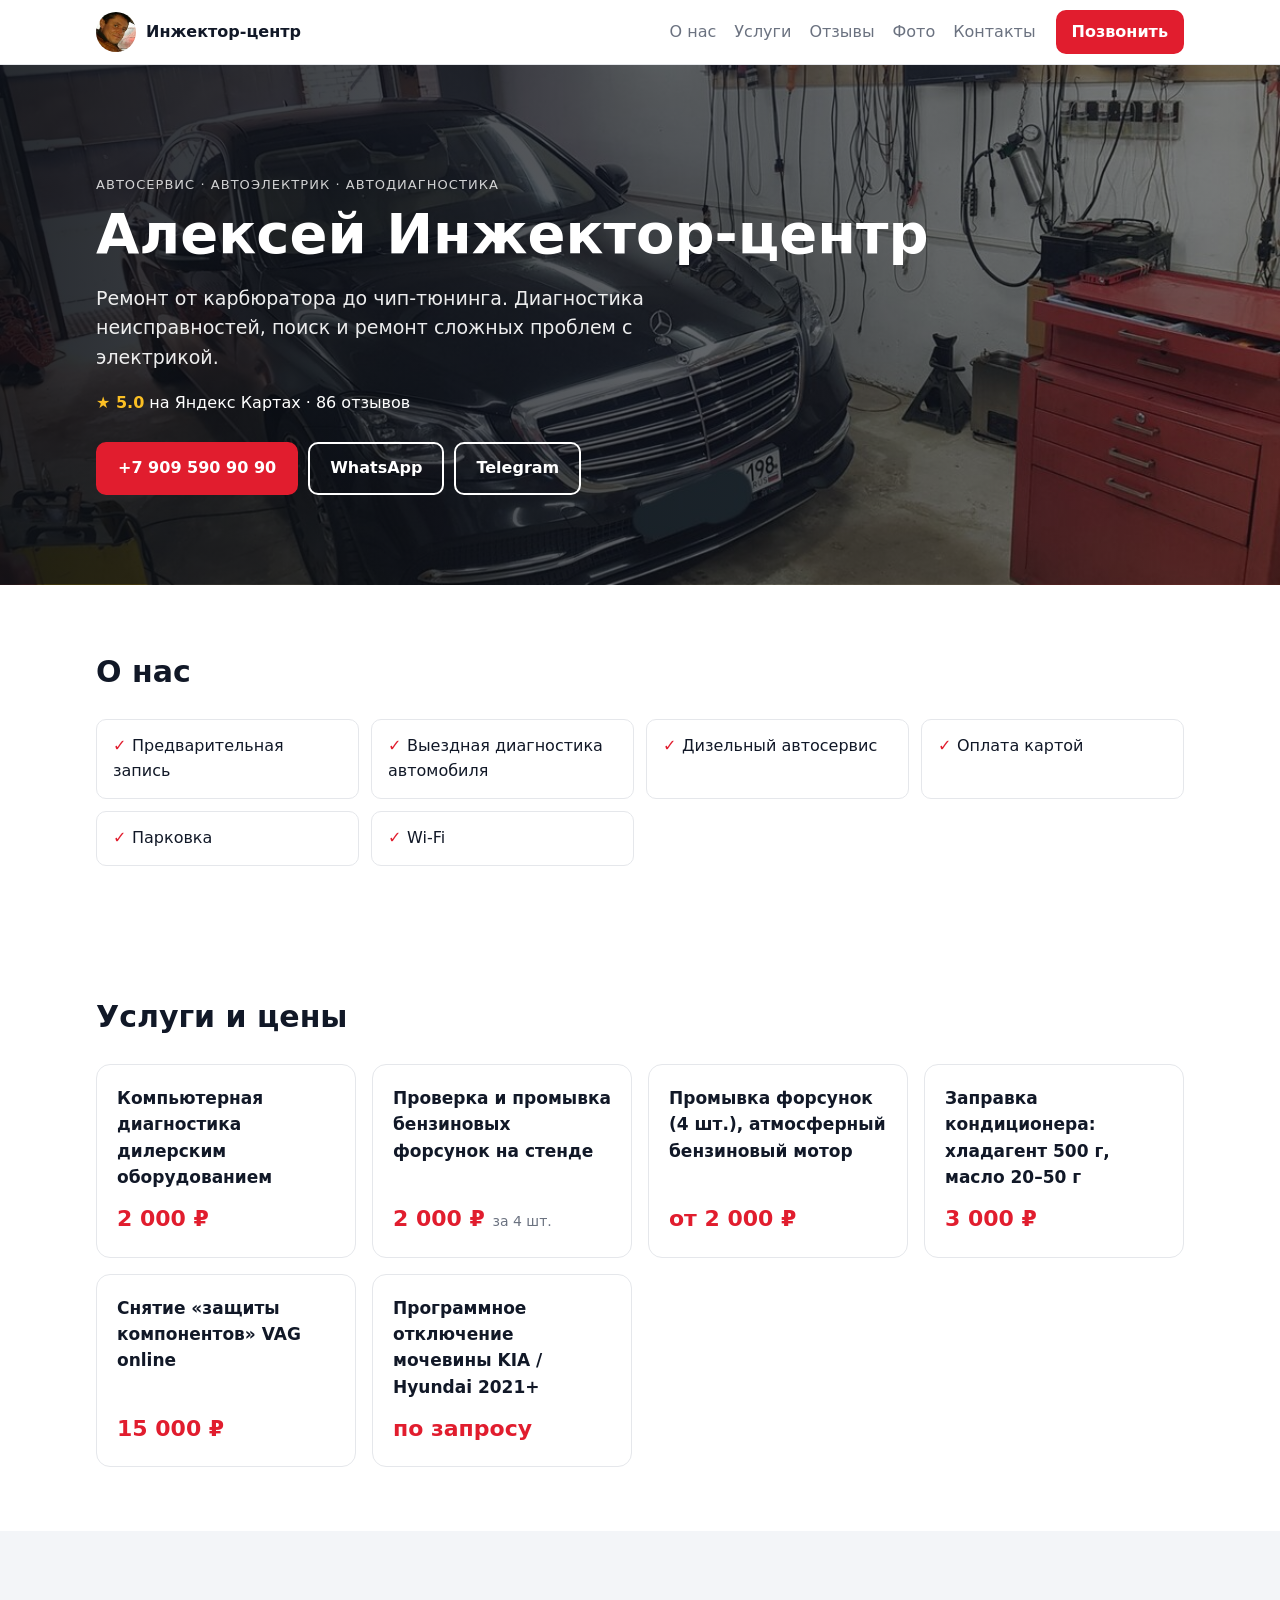
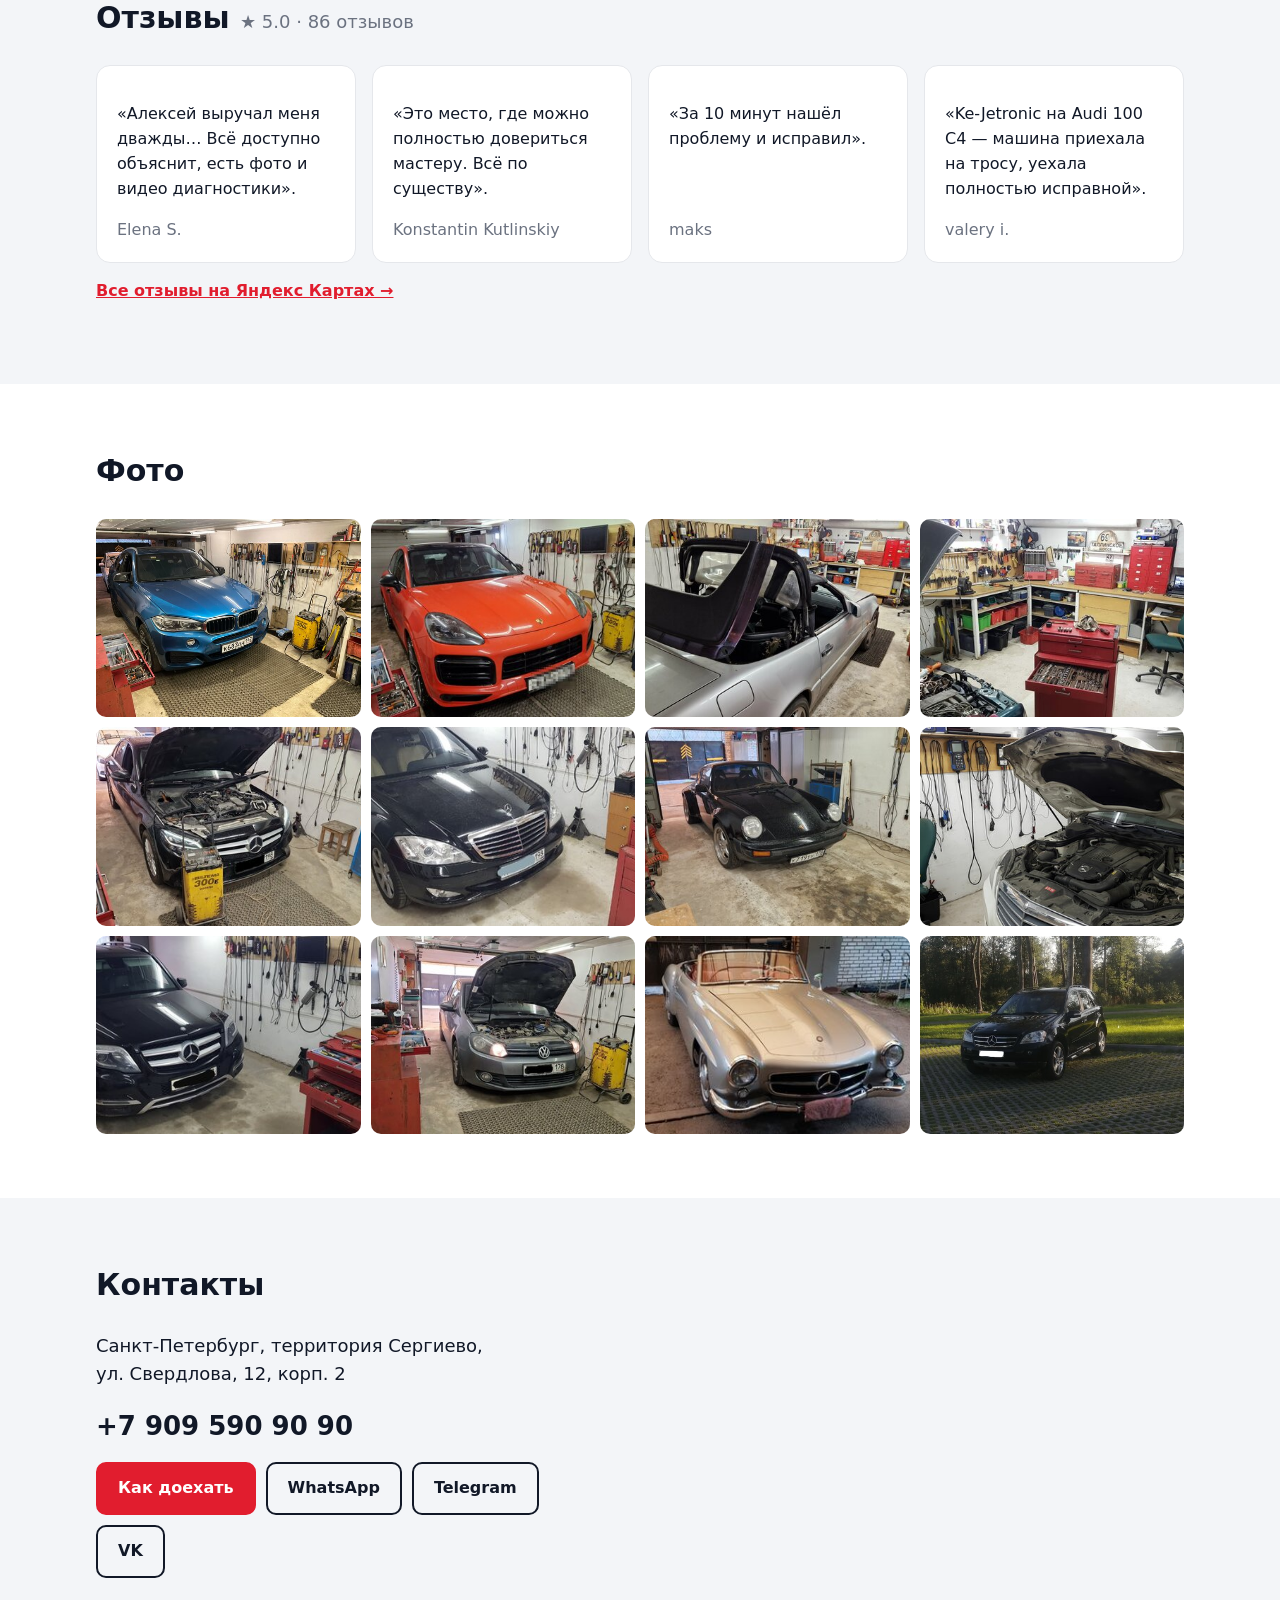
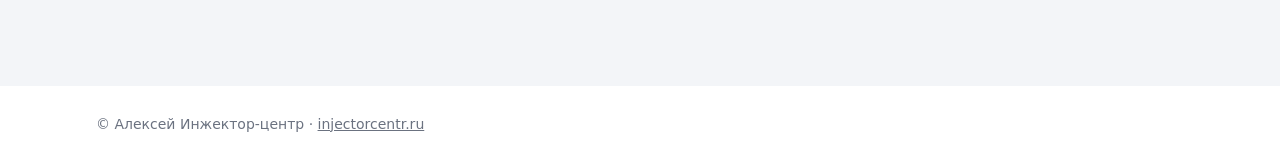
==== index.html @ 4459b26d "Сайт Инжектор-центр" ====
<!doctype html>
<html lang="ru">
<head>
<meta charset="utf-8">
<meta name="viewport" content="width=device-width, initial-scale=1">
<title>Алексей Инжектор-центр — автосервис в Сергиево, СПб</title>
<meta name="description" content="Автосервис, автоэлектрик, компьютерная диагностика, промывка форсунок, чип-тюнинг. Санкт-Петербург, Сергиево, ул. Свердлова, 12к2. +7 909 590 90 90">
<link rel="icon" href="img/logo.jpg">
<link rel="stylesheet" href="style.css">
</head>
<body>
<header class="top">
  <div class="wrap top__in">
    <a class="brand" href="#"><img src="img/logo.jpg" alt=""><span>Инжектор-центр</span></a>
    <nav class="nav">
      <a href="#about">О нас</a><a href="#services">Услуги</a><a href="#reviews">Отзывы</a><a href="#photos">Фото</a><a href="#contacts">Контакты</a>
    </nav>
    <a class="btn btn--sm" href="tel:+79095909090">Позвонить</a>
  </div>
</header>

<section class="hero" style="background-image:linear-gradient(90deg,rgba(10,14,20,.88),rgba(10,14,20,.45)),url(img/hero.jpg)">
  <div class="wrap">
    <p class="tag">Автосервис · Автоэлектрик · Автодиагностика</p>
    <h1>Алексей Инжектор-центр</h1>
    <p class="lead">Ремонт от карбюратора до чип-тюнинга. Диагностика неисправностей, поиск и ремонт сложных проблем с электрикой.</p>
    <div class="rating"><b>★ 5.0</b> на Яндекс Картах · 86 отзывов</div>
    <div class="cta">
      <a class="btn" href="tel:+79095909090">+7 909 590 90 90</a>
      <a class="btn btn--ghost" href="https://wa.me/79095909090">WhatsApp</a>
      <a class="btn btn--ghost" href="https://telegram.me/InjectorCentr">Telegram</a>
    </div>
  </div>
</section>

<section id="about" class="wrap block">
  <h2>О нас</h2>
  <ul class="feat">
    <li>Предварительная запись</li><li>Выездная диагностика автомобиля</li><li>Дизельный автосервис</li>
    <li>Оплата картой</li><li>Парковка</li><li>Wi‑Fi</li>
  </ul>
</section>

<section id="services" class="wrap block">
  <h2>Услуги и цены</h2>
  <div class="cards">
    <article class="card"><h3>Компьютерная диагностика дилерским оборудованием</h3><p class="price">2 000 ₽</p></article>
    <article class="card"><h3>Проверка и промывка бензиновых форсунок на стенде</h3><p class="price">2 000 ₽ <small>за 4 шт.</small></p></article>
    <article class="card"><h3>Промывка форсунок (4 шт.), атмосферный бензиновый мотор</h3><p class="price">от 2 000 ₽</p></article>
    <article class="card"><h3>Заправка кондиционера: хладагент 500 г, масло 20–50 г</h3><p class="price">3 000 ₽</p></article>
    <article class="card"><h3>Снятие «защиты компонентов» VAG online</h3><p class="price">15 000 ₽</p></article>
    <article class="card"><h3>Программное отключение мочевины KIA / Hyundai 2021+</h3><p class="price">по запросу</p></article>
  </div>
</section>

<section id="reviews" class="block block--alt">
  <div class="wrap">
    <h2>Отзывы <span class="muted">★ 5.0 · 86 отзывов</span></h2>
    <div class="cards">
      <blockquote class="card"><p>«Алексей выручал меня дважды… Всё доступно объяснит, есть фото и видео диагностики».</p><cite>Elena S.</cite></blockquote>
      <blockquote class="card"><p>«Это место, где можно полностью довериться мастеру. Всё по существу».</p><cite>Konstantin Kutlinskiy</cite></blockquote>
      <blockquote class="card"><p>«За 10 минут нашёл проблему и исправил».</p><cite>maks</cite></blockquote>
      <blockquote class="card"><p>«Ke-Jetronic на Audi 100 C4 — машина приехала на тросу, уехала полностью исправной».</p><cite>valery i.</cite></blockquote>
    </div>
    <p><a class="link" href="https://yandex.ru/maps/org/241612539551/reviews/">Все отзывы на Яндекс Картах →</a></p>
  </div>
</section>

<section id="photos" class="wrap block">
  <h2>Фото</h2>
  <div class="gallery">
    <img src="img/g1.jpg" alt="" loading="lazy"><img src="img/g2.jpg" alt="" loading="lazy"><img src="img/g3.jpg" alt="" loading="lazy">
    <img src="img/g4.jpg" alt="" loading="lazy"><img src="img/g5.jpg" alt="" loading="lazy"><img src="img/g6.jpg" alt="" loading="lazy">
    <img src="img/g7.jpg" alt="" loading="lazy"><img src="img/g8.jpg" alt="" loading="lazy"><img src="img/g9.jpg" alt="" loading="lazy">
    <img src="img/g10.jpg" alt="" loading="lazy"><img src="img/g11.jpg" alt="" loading="lazy"><img src="img/g12.jpg" alt="" loading="lazy">
  </div>
</section>

<section id="contacts" class="block block--alt">
  <div class="wrap contacts">
    <div>
      <h2>Контакты</h2>
      <p class="addr">Санкт-Петербург, территория Сергиево,<br>ул. Свердлова, 12, корп. 2</p>
      <p><a class="phone" href="tel:+79095909090">+7 909 590 90 90</a></p>
      <div class="cta">
        <a class="btn" href="https://yandex.ru/maps/?rtext=~59.832573,30.098633&mode=routes">Как доехать</a>
        <a class="btn btn--ghost" href="https://wa.me/79095909090">WhatsApp</a>
        <a class="btn btn--ghost" href="https://telegram.me/InjectorCentr">Telegram</a>
        <a class="btn btn--ghost" href="https://vk.com/injectorcentr">VK</a>
      </div>
    </div>
    <iframe class="map" title="Карта" loading="lazy" src="https://yandex.ru/map-widget/v1/?ll=30.098633,59.832573&z=15&pt=30.098633,59.832573,pm2rdm"></iframe>
  </div>
</section>

<footer class="wrap foot">© Алексей Инжектор-центр · <a href="https://injectorcentr.ru/">injectorcentr.ru</a></footer>
<a class="fab" href="tel:+79095909090" aria-label="Позвонить">📞</a>
</body>
</html>
---- style.css ----
:root{--bg:#fff;--alt:#f3f5f8;--text:#111827;--muted:#6b7280;--accent:#e11d2e;--card:#fff;--line:#e5e7eb}
*{box-sizing:border-box}
html{scroll-behavior:smooth}
body{margin:0;font:16px/1.55 system-ui,-apple-system,"Segoe UI",Roboto,Arial,sans-serif;color:var(--text);background:var(--bg)}
a{color:inherit}
img{max-width:100%;display:block}
.wrap{max-width:1120px;margin:0 auto;padding:0 16px}
.top{position:sticky;top:0;z-index:10;background:rgba(255,255,255,.95);backdrop-filter:blur(6px);border-bottom:1px solid var(--line)}
.top__in{display:flex;align-items:center;gap:20px;height:64px}
.brand{display:flex;align-items:center;gap:10px;font-weight:700;text-decoration:none}
.brand img{width:40px;height:40px;border-radius:50%;object-fit:cover}
.nav{display:flex;gap:18px;margin-left:auto}
.nav a{text-decoration:none;color:var(--muted)}
.nav a:hover{color:var(--accent)}
.btn{display:inline-block;padding:12px 20px;border-radius:10px;background:var(--accent);color:#fff;text-decoration:none;font-weight:600;border:2px solid var(--accent)}
.btn:hover{filter:brightness(1.1)}
.btn--ghost{background:transparent;color:inherit;border-color:currentColor}
.btn--sm{padding:8px 14px}
.hero{background-size:cover;background-position:center;color:#fff;padding:110px 0 90px}
.hero h1{font-size:clamp(32px,6vw,56px);line-height:1.1;margin:8px 0 16px}
.tag{text-transform:uppercase;letter-spacing:.08em;font-size:13px;opacity:.8;margin:0}
.lead{font-size:19px;max-width:620px;opacity:.92}
.rating{margin:18px 0 26px}
.rating b{color:#fbbf24}
.cta{display:flex;flex-wrap:wrap;gap:10px}
.block{padding:64px 16px}
.block--alt{background:var(--alt);padding-left:0;padding-right:0}
h2{font-size:30px;margin:0 0 24px}
.muted{color:var(--muted);font-size:18px;font-weight:400}
.feat{list-style:none;padding:0;margin:0;display:grid;grid-template-columns:repeat(auto-fill,minmax(240px,1fr));gap:12px}
.feat li{padding:14px 16px;border:1px solid var(--line);border-radius:10px}
.feat li::before{content:"✓ ";color:var(--accent);font-weight:700}
.cards{display:grid;grid-template-columns:repeat(auto-fill,minmax(260px,1fr));gap:16px}
.card{background:var(--card);border:1px solid var(--line);border-radius:14px;padding:20px;margin:0;display:flex;flex-direction:column}
.card h3{font-size:17px;margin:0 0 12px;flex:1}
.price{font-size:22px;font-weight:700;color:var(--accent);margin:0}
.price small{font-size:14px;color:var(--muted);font-weight:400}
.card cite{color:var(--muted);font-style:normal;margin-top:auto}
.link{color:var(--accent);font-weight:600}
.gallery{display:grid;grid-template-columns:repeat(auto-fill,minmax(220px,1fr));gap:10px}
.gallery img{width:100%;aspect-ratio:4/3;object-fit:cover;border-radius:10px}
.contacts{display:grid;grid-template-columns:1fr 1.2fr;gap:32px;align-items:start}
.addr{font-size:18px}
.phone{font-size:26px;font-weight:700;text-decoration:none}
.map{width:100%;height:360px;border:0;border-radius:14px}
.foot{padding:28px 16px;color:var(--muted);font-size:14px}
.fab{display:none;position:fixed;right:16px;bottom:16px;width:56px;height:56px;border-radius:50%;background:var(--accent);color:#fff;font-size:24px;align-items:center;justify-content:center;text-decoration:none;box-shadow:0 6px 18px rgba(0,0,0,.25)}
@media (max-width:760px){
  .nav{display:none}
  .top__in .btn--sm{margin-left:auto}
  .hero{padding:70px 0 60px}
  .contacts{grid-template-columns:1fr}
  .fab{display:flex}
}
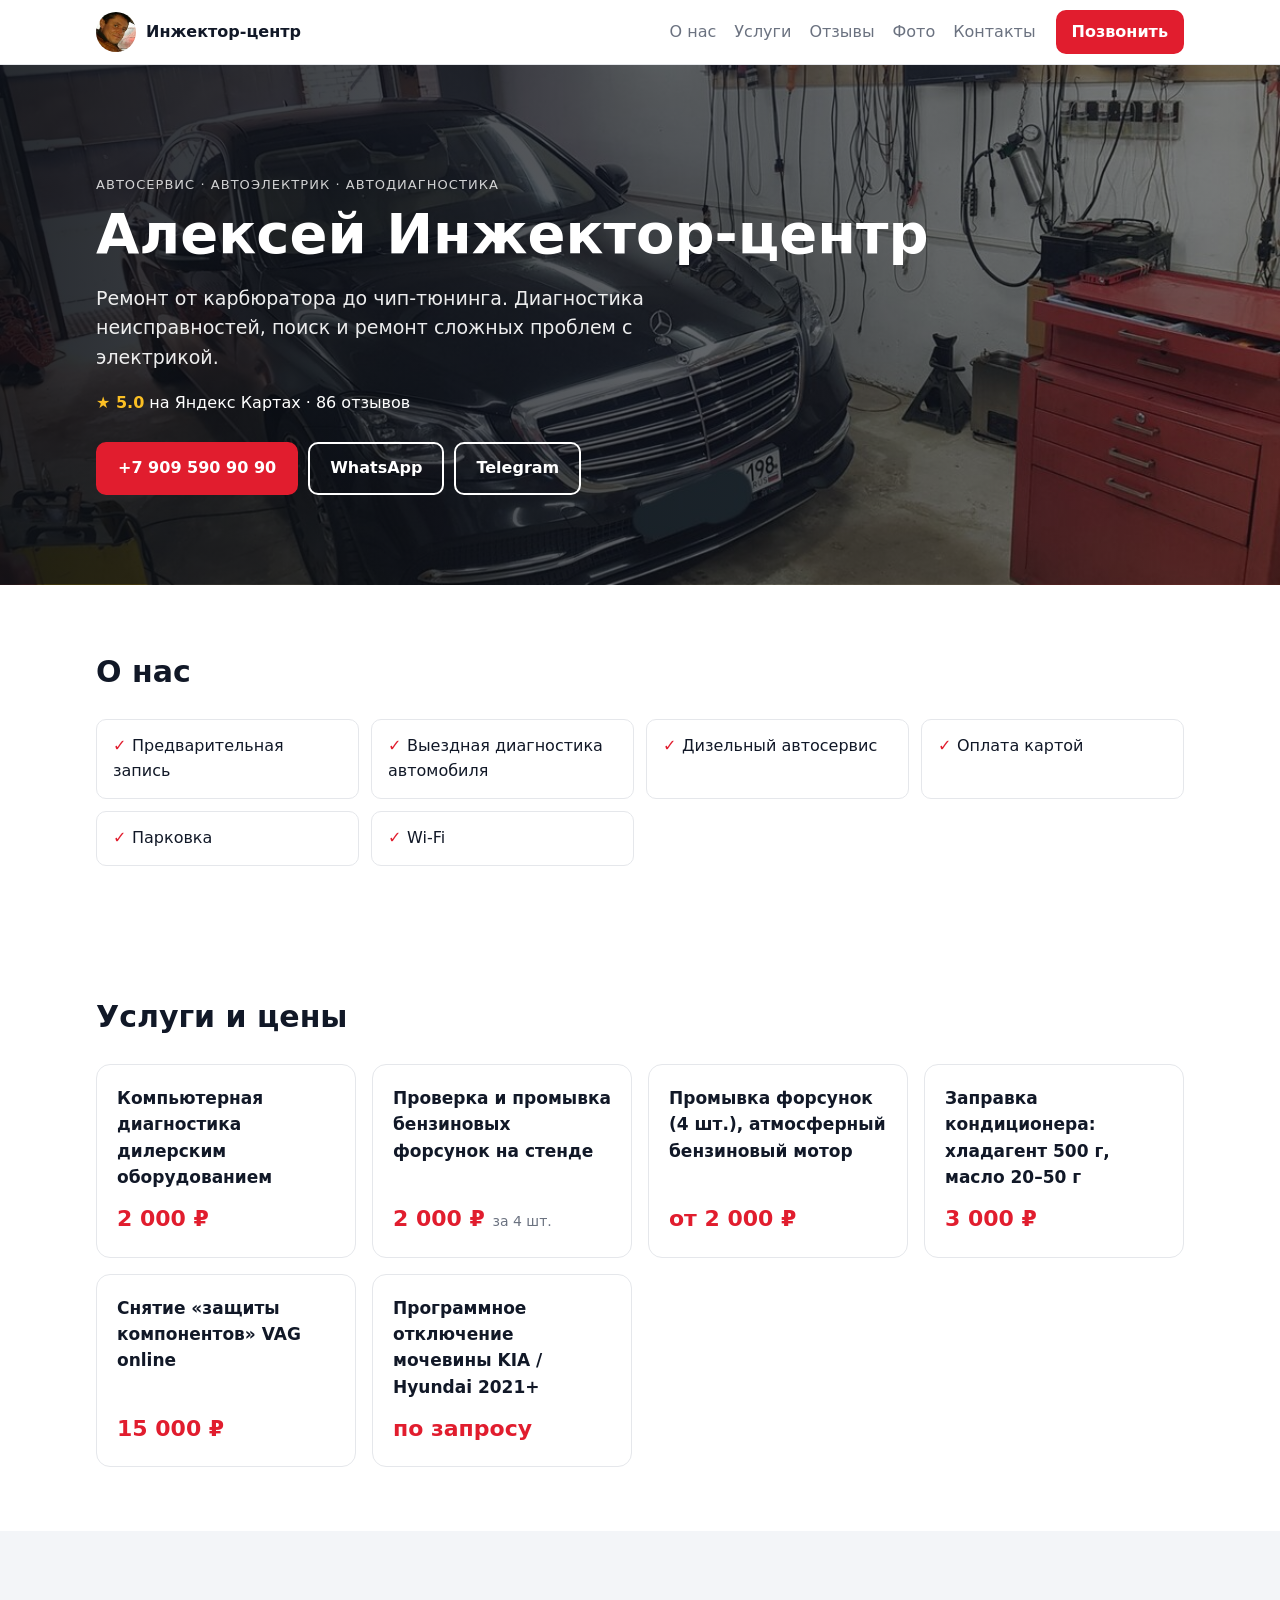
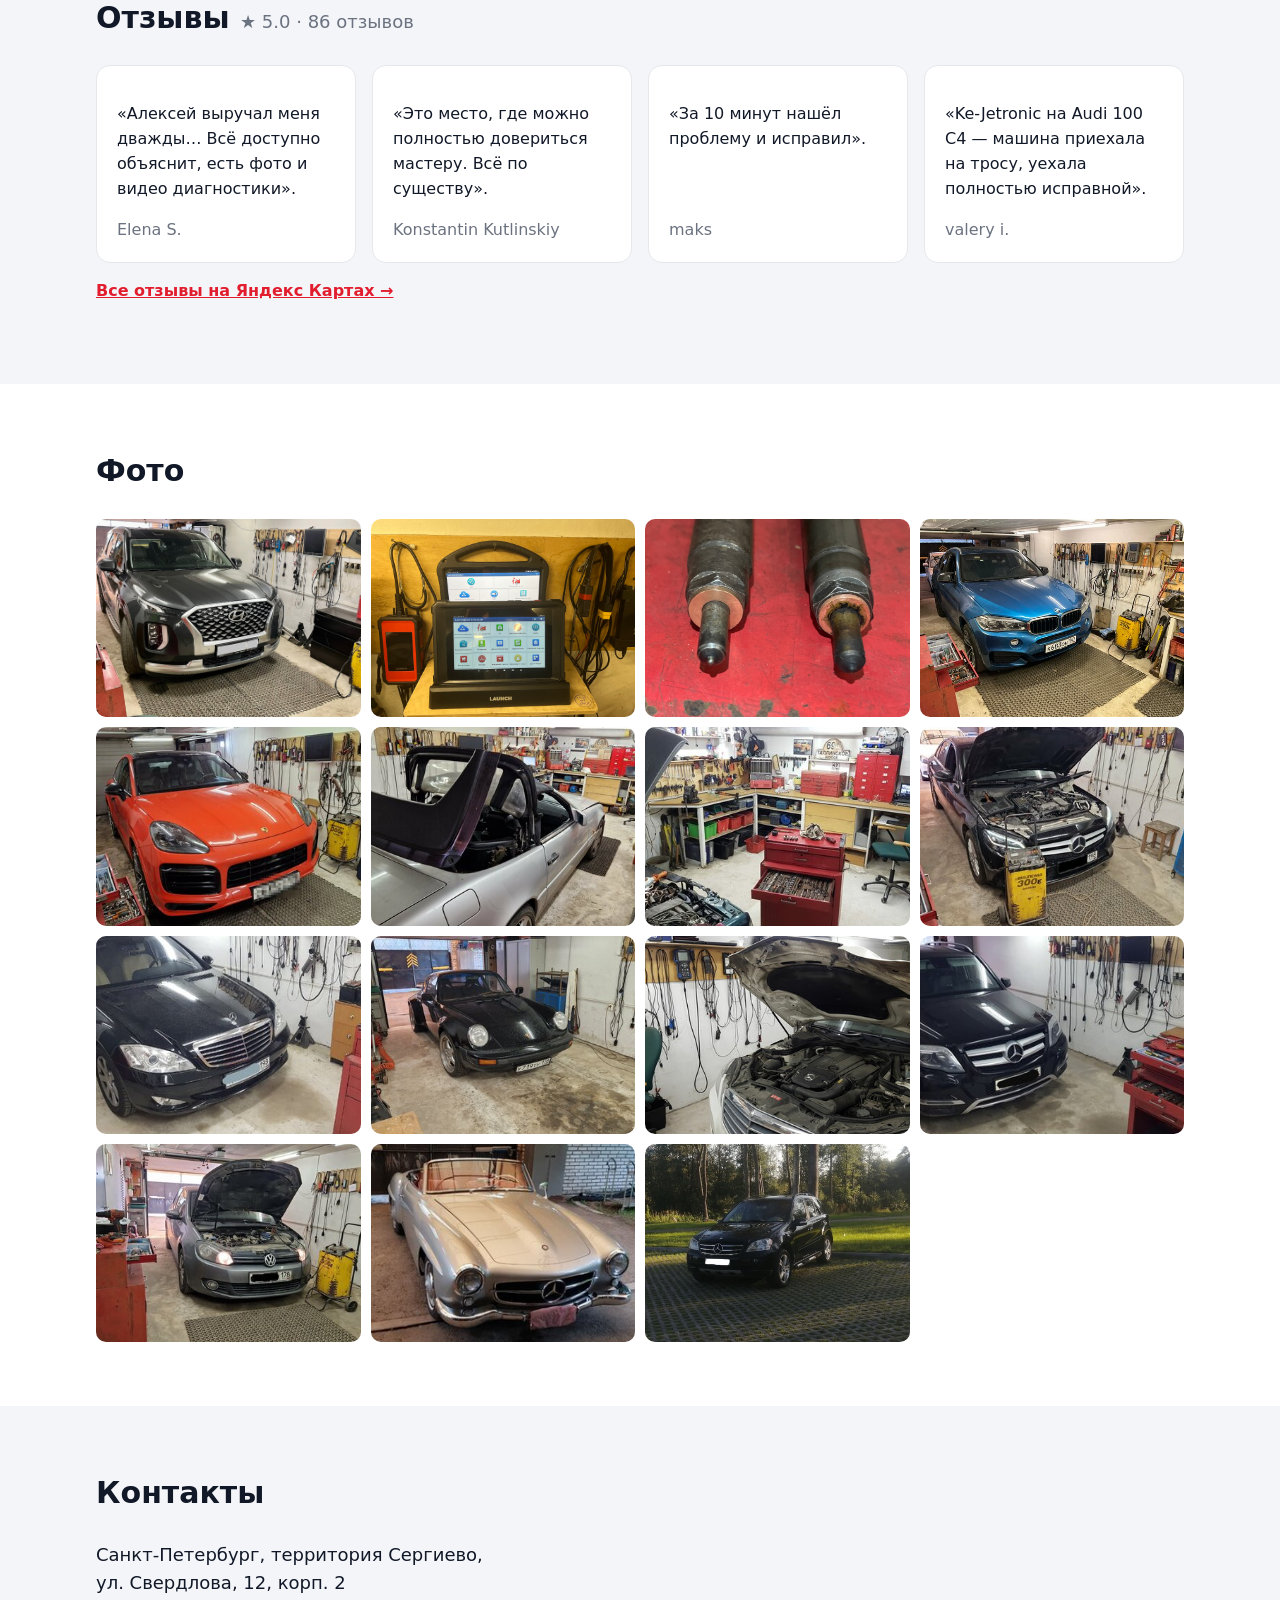
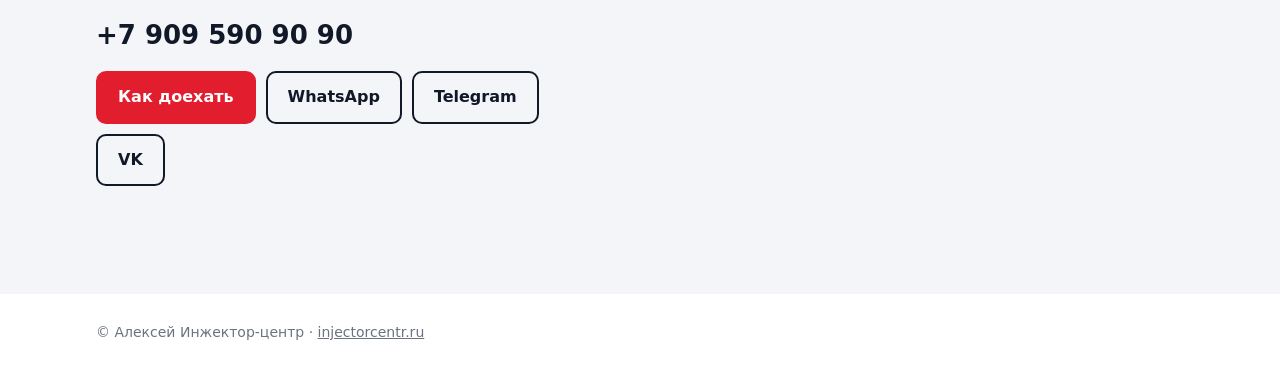
==== commit 36fe15a8: "Фото: 3 новых снимка с Google Диска" ====
--- a/index.html
+++ b/index.html
@@ -69,6 +69,7 @@
 <section id="photos" class="wrap block">
   <h2>Фото</h2>
   <div class="gallery">
+    <img src="img/g14.jpg" alt="Hyundai Palisade в боксе" loading="lazy"><img src="img/g15.jpg" alt="Сканеры Launch X-431" loading="lazy"><img src="img/g13.jpg" alt="Дизельные форсунки" loading="lazy">
     <img src="img/g1.jpg" alt="" loading="lazy"><img src="img/g2.jpg" alt="" loading="lazy"><img src="img/g3.jpg" alt="" loading="lazy">
     <img src="img/g4.jpg" alt="" loading="lazy"><img src="img/g5.jpg" alt="" loading="lazy"><img src="img/g6.jpg" alt="" loading="lazy">
     <img src="img/g7.jpg" alt="" loading="lazy"><img src="img/g8.jpg" alt="" loading="lazy"><img src="img/g9.jpg" alt="" loading="lazy">
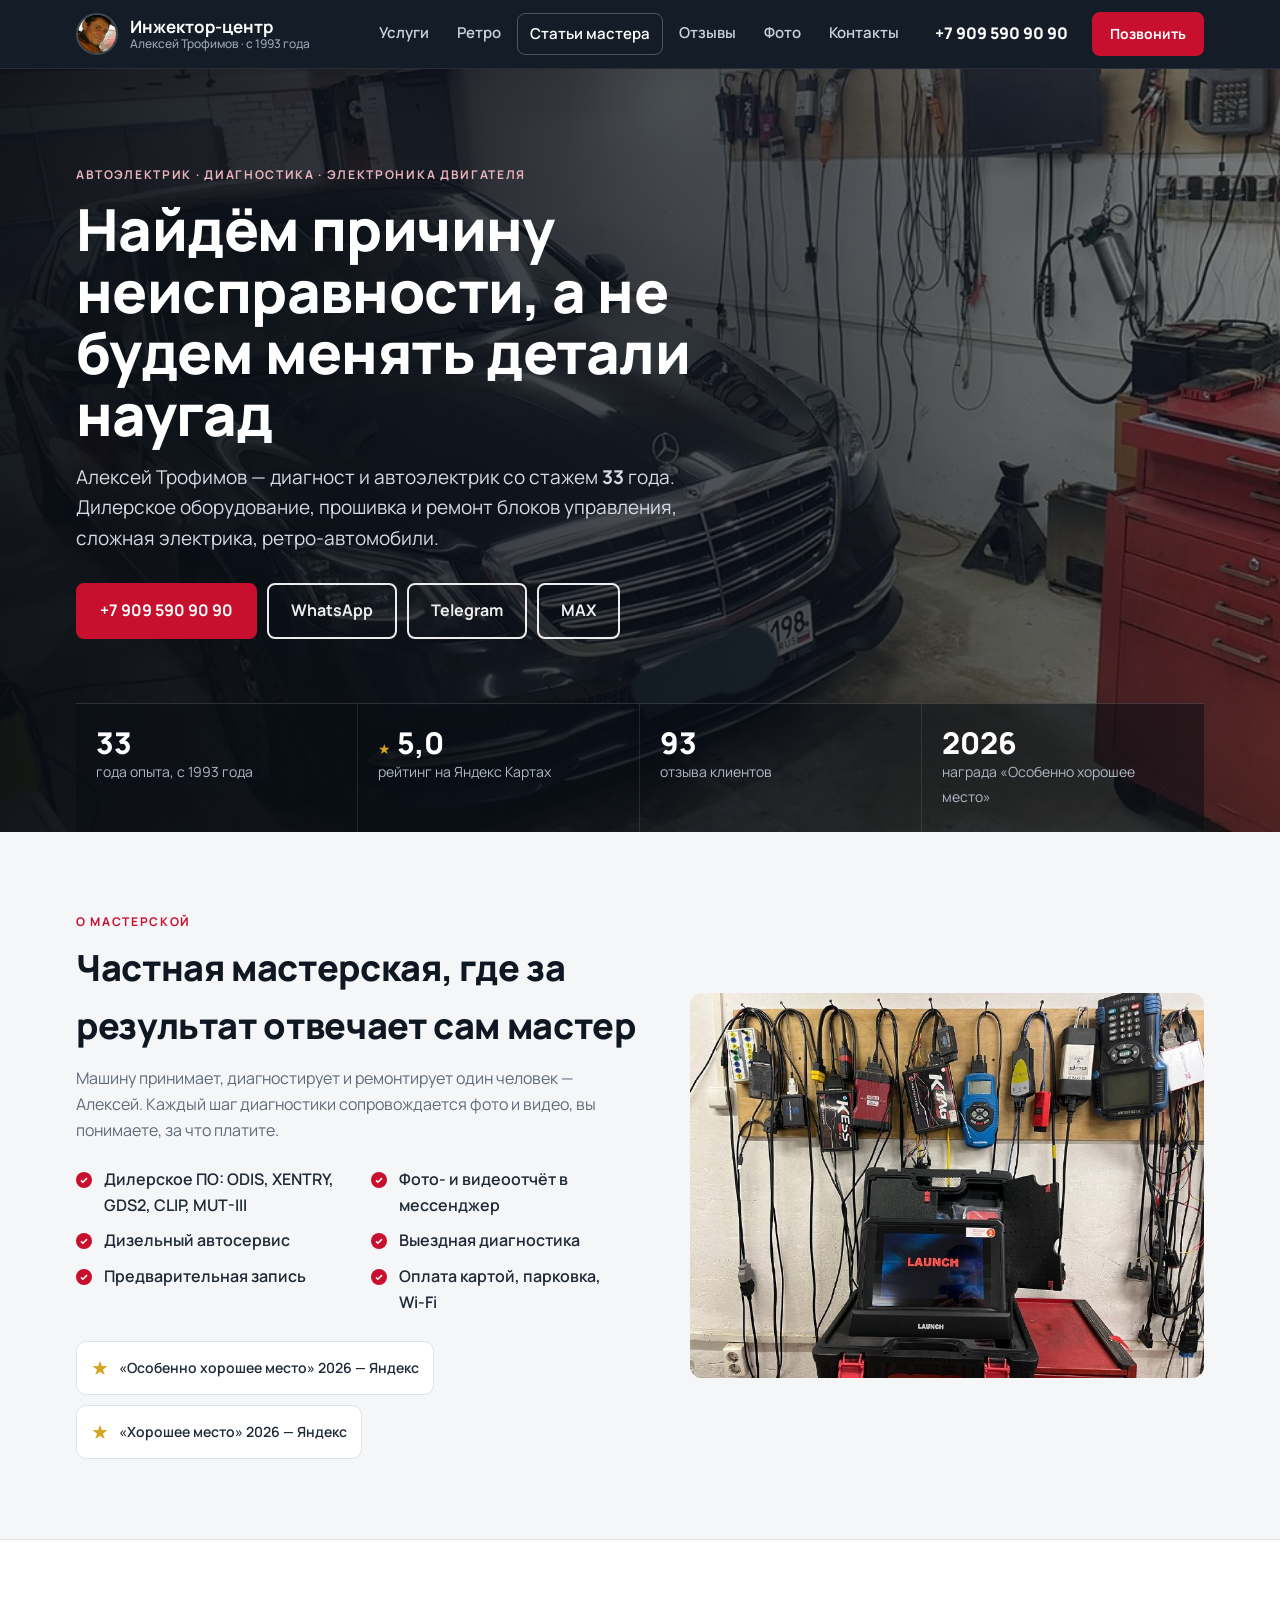
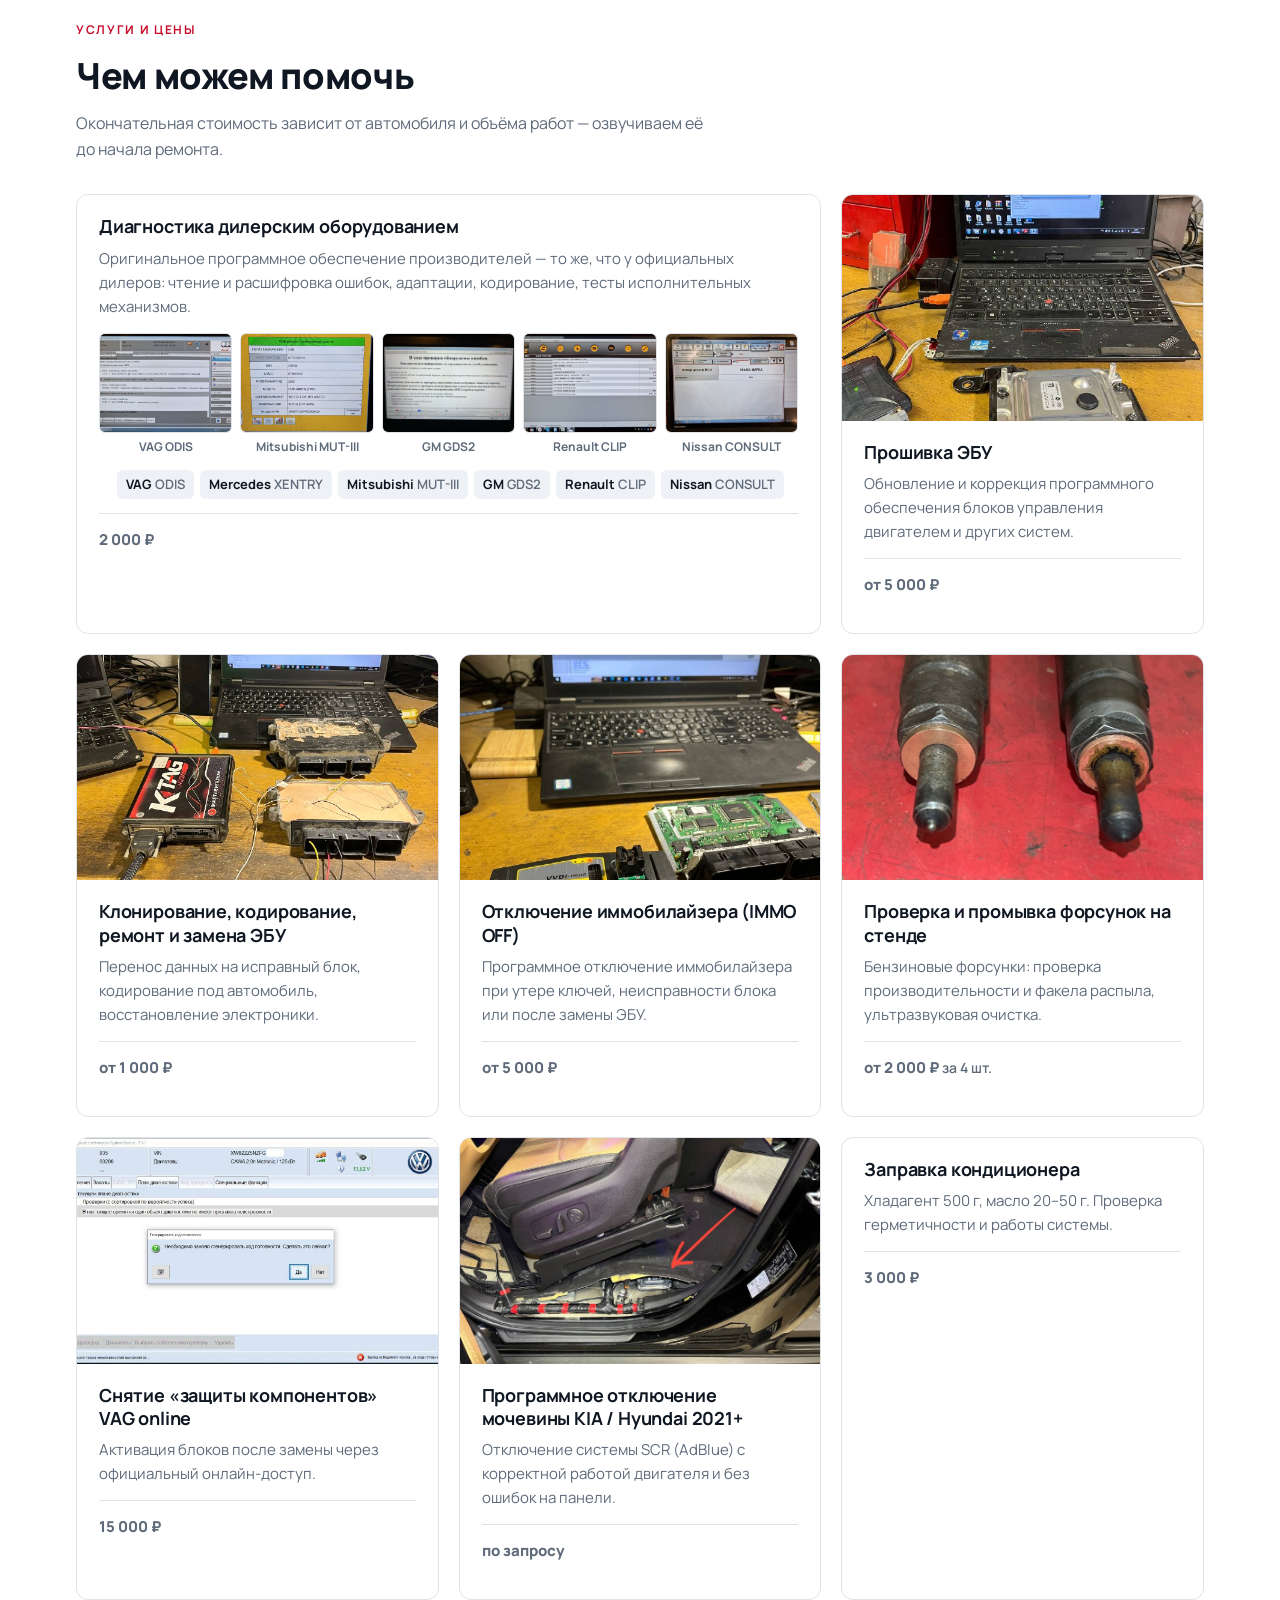
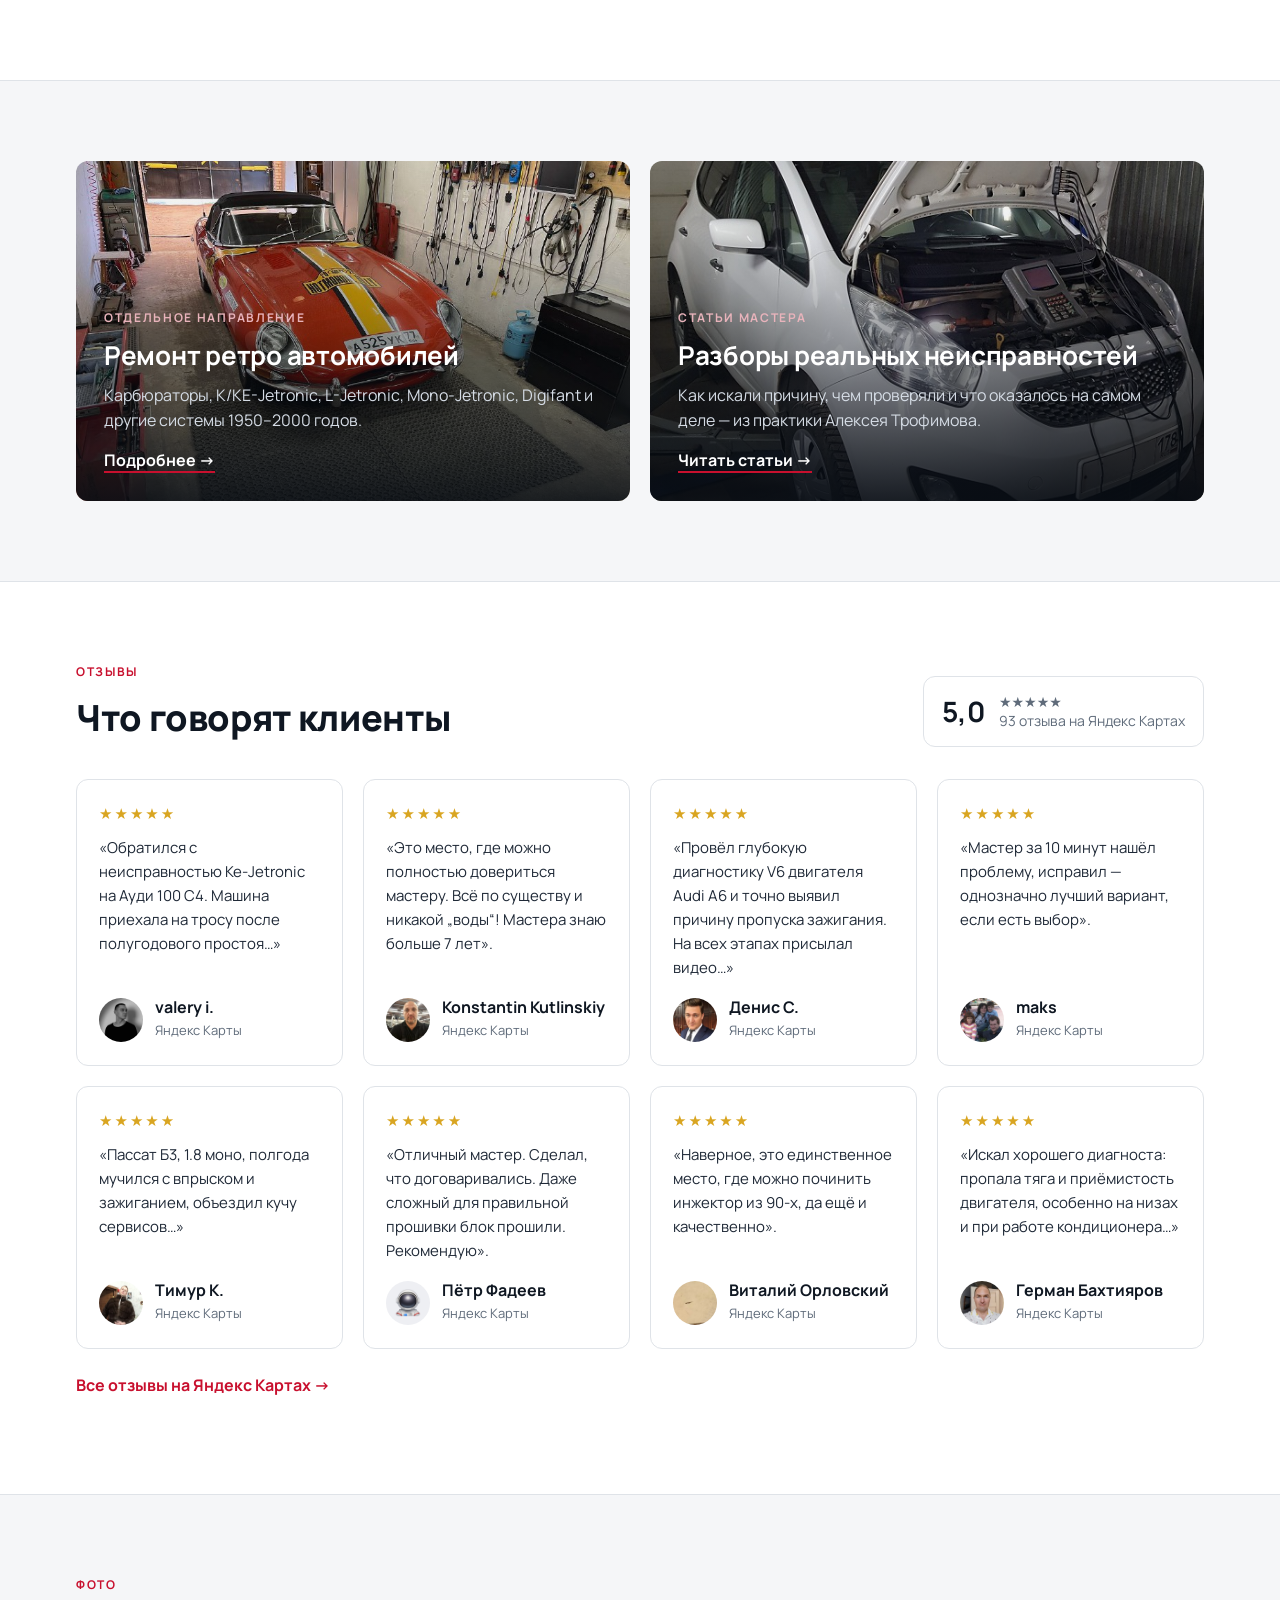
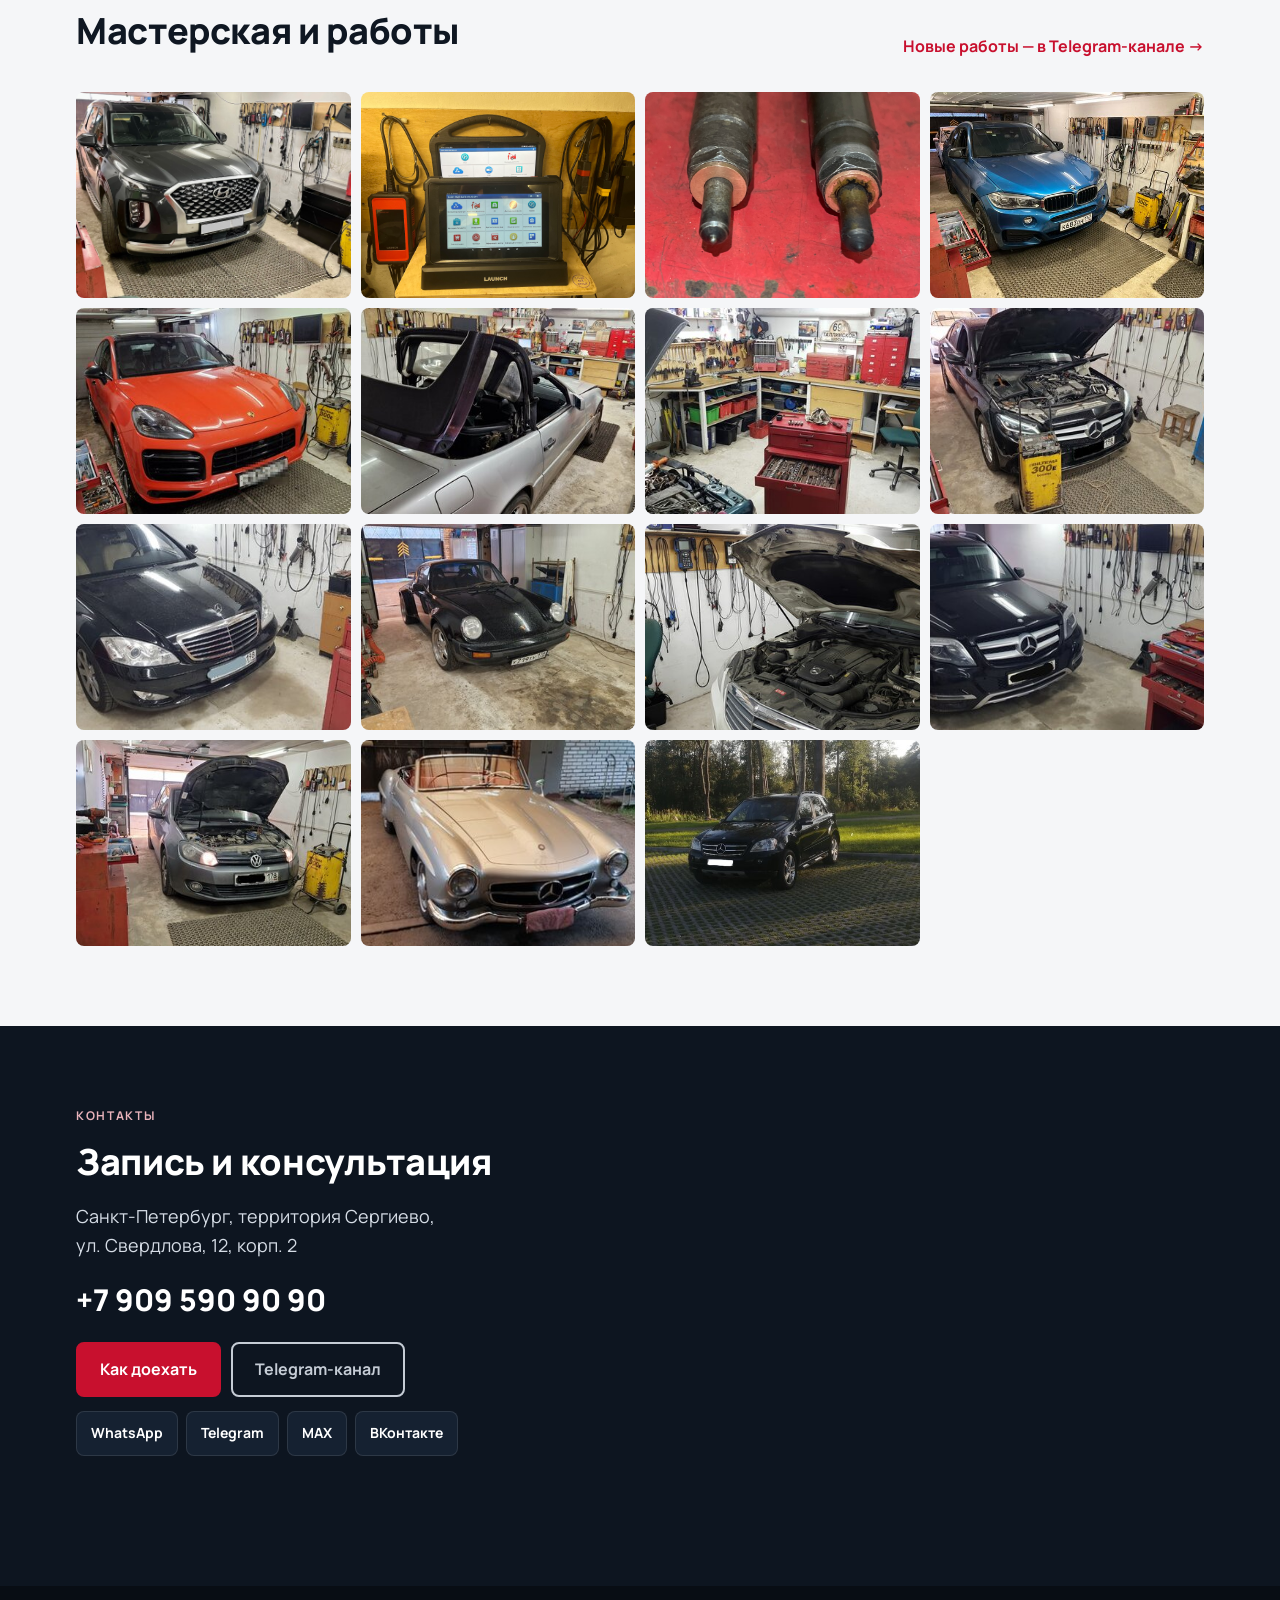
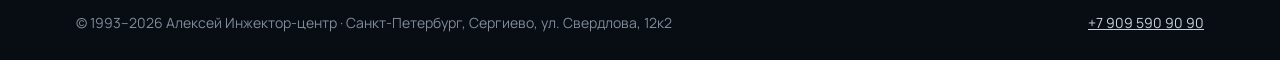
==== commit 44595994: "Redesign; add articles (blog), retro repair page, new services, reviews avatars, MAX and Telegram ch" ====
--- a/index.html
+++ b/index.html
@@ -3,98 +3,190 @@
 <head>
 <meta charset="utf-8">
 <meta name="viewport" content="width=device-width, initial-scale=1">
-<title>Алексей Инжектор-центр — автосервис в Сергиево, СПб</title>
-<meta name="description" content="Автосервис, автоэлектрик, компьютерная диагностика, промывка форсунок, чип-тюнинг. Санкт-Петербург, Сергиево, ул. Свердлова, 12к2. +7 909 590 90 90">
+<title>Алексей Инжектор-центр — автоэлектрик и диагностика в Сергиево, СПб</title>
+<meta name="description" content="Диагностика дилерским оборудованием, прошивка и ремонт ЭБУ, IMMO OFF, промывка форсунок, ремонт ретро автомобилей. Стаж с 1993 года. Санкт-Петербург, Сергиево, ул. Свердлова, 12к2. +7 909 590 90 90">
 <link rel="icon" href="img/logo.jpg">
+<link rel="preconnect" href="https://fonts.googleapis.com"><link rel="preconnect" href="https://fonts.gstatic.com" crossorigin>
+<link href="https://fonts.googleapis.com/css2?family=Manrope:wght@400;500;600;700;800&display=swap" rel="stylesheet">
 <link rel="stylesheet" href="style.css">
 </head>
 <body>
 <header class="top">
   <div class="wrap top__in">
-    <a class="brand" href="#"><img src="img/logo.jpg" alt=""><span>Инжектор-центр</span></a>
+    <a class="brand" href="index.html"><img src="img/logo.jpg" alt=""><span><b>Инжектор-центр</b><small>Алексей Трофимов · с 1993 года</small></span></a>
     <nav class="nav">
-      <a href="#about">О нас</a><a href="#services">Услуги</a><a href="#reviews">Отзывы</a><a href="#photos">Фото</a><a href="#contacts">Контакты</a>
+      <a href="#services">Услуги</a><a href="retro.html">Ретро</a><a class="nav__hl" href="blog/">Статьи мастера</a><a href="#reviews">Отзывы</a><a href="#photos">Фото</a><a href="#contacts">Контакты</a>
     </nav>
+    <a class="top__phone" href="tel:+79095909090">+7 909 590 90 90</a>
     <a class="btn btn--sm" href="tel:+79095909090">Позвонить</a>
   </div>
 </header>
 
-<section class="hero" style="background-image:linear-gradient(90deg,rgba(10,14,20,.88),rgba(10,14,20,.45)),url(img/hero.jpg)">
+<section class="hero" style="background-image:linear-gradient(90deg,rgba(8,13,20,.94) 0%,rgba(8,13,20,.72) 55%,rgba(8,13,20,.45)),url(img/hero.jpg)">
   <div class="wrap">
-    <p class="tag">Автосервис · Автоэлектрик · Автодиагностика</p>
-    <h1>Алексей Инжектор-центр</h1>
-    <p class="lead">Ремонт от карбюратора до чип-тюнинга. Диагностика неисправностей, поиск и ремонт сложных проблем с электрикой.</p>
-    <div class="rating"><b>★ 5.0</b> на Яндекс Картах · 86 отзывов</div>
-    <div class="cta">
-      <a class="btn" href="tel:+79095909090">+7 909 590 90 90</a>
-      <a class="btn btn--ghost" href="https://wa.me/79095909090">WhatsApp</a>
-      <a class="btn btn--ghost" href="https://telegram.me/InjectorCentr">Telegram</a>
+    <div class="hero__body">
+      <p class="eyebrow">Автоэлектрик · Диагностика · Электроника двигателя</p>
+      <h1>Найдём причину неисправности, а не будем менять детали наугад</h1>
+      <p class="lead">Алексей Трофимов — диагност и автоэлектрик со стажем <b data-years>33</b> <span data-years-w>года</span>. Дилерское оборудование, прошивка и ремонт блоков управления, сложная электрика, ретро-автомобили.</p>
+      <div class="cta">
+        <a class="btn" href="tel:+79095909090">+7 909 590 90 90</a>
+        <a class="btn btn--ghost" href="https://wa.me/79095909090">WhatsApp</a>
+        <a class="btn btn--ghost" href="https://telegram.me/InjectorCentr">Telegram</a>
+        <a class="btn btn--ghost" href="https://max.ru/u/f9LHodD0cOLyGeYZhv-7msfINxj45_61_zh4vFveoA0Q5G8Q3L_At-0ZcKo">MAX</a>
+      </div>
+    </div>
+  </div>
+  <div class="wrap">
+    <div class="stats">
+      <div class="stat"><b data-years>33</b><span><span data-years-w>года</span> опыта, с 1993 года</span></div>
+      <div class="stat"><b><span class="star">★</span> 5,0</b><span>рейтинг на Яндекс Картах</span></div>
+      <div class="stat"><b>93</b><span>отзыва клиентов</span></div>
+      <div class="stat"><b>2026</b><span>награда «Особенно хорошее место»</span></div>
     </div>
   </div>
 </section>
 
-<section id="about" class="wrap block">
-  <h2>О нас</h2>
-  <ul class="feat">
-    <li>Предварительная запись</li><li>Выездная диагностика автомобиля</li><li>Дизельный автосервис</li>
-    <li>Оплата картой</li><li>Парковка</li><li>Wi‑Fi</li>
-  </ul>
-</section>
-
-<section id="services" class="wrap block">
-  <h2>Услуги и цены</h2>
-  <div class="cards">
-    <article class="card"><h3>Компьютерная диагностика дилерским оборудованием</h3><p class="price">2 000 ₽</p></article>
-    <article class="card"><h3>Проверка и промывка бензиновых форсунок на стенде</h3><p class="price">2 000 ₽ <small>за 4 шт.</small></p></article>
-    <article class="card"><h3>Промывка форсунок (4 шт.), атмосферный бензиновый мотор</h3><p class="price">от 2 000 ₽</p></article>
-    <article class="card"><h3>Заправка кондиционера: хладагент 500 г, масло 20–50 г</h3><p class="price">3 000 ₽</p></article>
-    <article class="card"><h3>Снятие «защиты компонентов» VAG online</h3><p class="price">15 000 ₽</p></article>
-    <article class="card"><h3>Программное отключение мочевины KIA / Hyundai 2021+</h3><p class="price">по запросу</p></article>
+<section id="about" class="block">
+  <div class="wrap about">
+    <div>
+      <span class="kicker">О мастерской</span>
+      <h2>Частная мастерская, где за результат отвечает сам мастер</h2>
+      <p class="sub">Машину принимает, диагностирует и ремонтирует один человек — Алексей. Каждый шаг диагностики сопровождается фото и видео, вы понимаете, за что платите.</p>
+      <ul class="feat">
+        <li>Дилерское ПО: ODIS, XENTRY, GDS2, CLIP, MUT-III</li>
+        <li>Фото- и видеоотчёт в мессенджер</li>
+        <li>Дизельный автосервис</li>
+        <li>Выездная диагностика</li>
+        <li>Предварительная запись</li>
+        <li>Оплата картой, парковка, Wi‑Fi</li>
+      </ul>
+      <div class="awards">
+        <div class="award"><i>★</i>«Особенно хорошее место» 2026 — Яндекс</div>
+        <div class="award"><i>★</i>«Хорошее место» 2026 — Яндекс</div>
+      </div>
+    </div>
+    <div class="about__img"><img src="img/svc/launch.jpg" alt="Диагностическое оборудование мастерской: сканеры Launch, адаптеры, программаторы" loading="lazy"></div>
   </div>
 </section>
 
-<section id="reviews" class="block block--alt">
+<section id="services" class="block block--paper">
   <div class="wrap">
-    <h2>Отзывы <span class="muted">★ 5.0 · 86 отзывов</span></h2>
-    <div class="cards">
-      <blockquote class="card"><p>«Алексей выручал меня дважды… Всё доступно объяснит, есть фото и видео диагностики».</p><cite>Elena S.</cite></blockquote>
-      <blockquote class="card"><p>«Это место, где можно полностью довериться мастеру. Всё по существу».</p><cite>Konstantin Kutlinskiy</cite></blockquote>
-      <blockquote class="card"><p>«За 10 минут нашёл проблему и исправил».</p><cite>maks</cite></blockquote>
-      <blockquote class="card"><p>«Ke-Jetronic на Audi 100 C4 — машина приехала на тросу, уехала полностью исправной».</p><cite>valery i.</cite></blockquote>
+    <div class="head"><div><span class="kicker">Услуги и цены</span><h2>Чем можем помочь</h2><p class="sub">Окончательная стоимость зависит от автомобиля и объёма работ — озвучиваем её до начала ремонта.</p></div></div>
+    <div class="svc">
+      <article class="svc__item svc__item--wide">
+        <div class="svc__body">
+          <h3>Диагностика дилерским оборудованием</h3>
+          <p>Оригинальное программное обеспечение производителей — то же, что у официальных дилеров: чтение и расшифровка ошибок, адаптации, кодирование, тесты исполнительных механизмов.</p>
+          <div class="dealers">
+            <figure><img src="img/svc/diag.jpg" alt="VAG ODIS" loading="lazy"><figcaption>VAG ODIS</figcaption></figure>
+            <figure><img src="img/svc/mut3.jpg" alt="Mitsubishi MUT-III" loading="lazy"><figcaption>Mitsubishi MUT-III</figcaption></figure>
+            <figure><img src="img/svc/gds.jpg" alt="GM GDS2" loading="lazy"><figcaption>GM GDS2</figcaption></figure>
+            <figure><img src="img/svc/clip.jpg" alt="Renault CLIP" loading="lazy"><figcaption>Renault CLIP</figcaption></figure>
+            <figure><img src="img/svc/consult.jpg" alt="Nissan CONSULT" loading="lazy"><figcaption>Nissan CONSULT</figcaption></figure>
+          </div>
+          <ul class="chips"><li>VAG <span>ODIS</span></li><li>Mercedes <span>XENTRY</span></li><li>Mitsubishi <span>MUT-III</span></li><li>GM <span>GDS2</span></li><li>Renault <span>CLIP</span></li><li>Nissan <span>CONSULT</span></li></ul>
+          <p class="price">2 000 ₽</p>
+        </div>
+      </article>
+      <article class="svc__item">
+        <div class="svc__img"><img src="img/svc/flash.jpg" alt="Прошивка блока управления на столе" loading="lazy"></div>
+        <div class="svc__body"><h3>Прошивка ЭБУ</h3><p>Обновление и коррекция программного обеспечения блоков управления двигателем и других систем.</p><p class="price">от 5 000 ₽</p></div>
+      </article>
+      <article class="svc__item">
+        <div class="svc__img"><img src="img/svc/clone.jpg" alt="Клонирование ЭБУ Citroen C2 Valeo J34P" loading="lazy"></div>
+        <div class="svc__body"><h3>Клонирование, кодирование, ремонт и замена ЭБУ</h3><p>Перенос данных на исправный блок, кодирование под автомобиль, восстановление электроники.</p><p class="price">от 1 000 ₽</p></div>
+      </article>
+      <article class="svc__item">
+        <div class="svc__img"><img src="img/svc/immo.jpg" alt="Чтение EEPROM блока управления программатором" loading="lazy"></div>
+        <div class="svc__body"><h3>Отключение иммобилайзера (IMMO OFF)</h3><p>Программное отключение иммобилайзера при утере ключей, неисправности блока или после замены ЭБУ.</p><p class="price">от 5 000 ₽</p></div>
+      </article>
+      <article class="svc__item">
+        <div class="svc__img"><img src="img/g13.jpg" alt="Форсунки после проверки" loading="lazy"></div>
+        <div class="svc__body"><h3>Проверка и промывка форсунок на стенде</h3><p>Бензиновые форсунки: проверка производительности и факела распыла, ультразвуковая очистка.</p><p class="price">от 2 000 ₽ <small>за 4 шт.</small></p></div>
+      </article>
+      <article class="svc__item">
+        <div class="svc__img"><img src="img/svc/vag.jpg" alt="Работа в ODIS online" loading="lazy"></div>
+        <div class="svc__body"><h3>Снятие «защиты компонентов» VAG online</h3><p>Активация блоков после замены через официальный онлайн-доступ.</p><p class="price">15 000 ₽</p></div>
+      </article>
+      <article class="svc__item">
+        <div class="svc__img"><img src="img/svc/urea.jpg" alt="Блок управления системой мочевины DCU" loading="lazy"></div>
+        <div class="svc__body"><h3>Программное отключение мочевины KIA / Hyundai 2021+</h3><p>Отключение системы SCR (AdBlue) с корректной работой двигателя и без ошибок на панели.</p><p class="price">по запросу</p></div>
+      </article>
+      <article class="svc__item">
+        <div class="svc__body"><h3>Заправка кондиционера</h3><p>Хладагент 500 г, масло 20–50 г. Проверка герметичности и работы системы.</p><p class="price">3 000 ₽</p></div>
+      </article>
     </div>
-    <p><a class="link" href="https://yandex.ru/maps/org/241612539551/reviews/">Все отзывы на Яндекс Картах →</a></p>
   </div>
 </section>
 
-<section id="photos" class="wrap block">
-  <h2>Фото</h2>
-  <div class="gallery">
-    <img src="img/g14.jpg" alt="Hyundai Palisade в боксе" loading="lazy"><img src="img/g15.jpg" alt="Сканеры Launch X-431" loading="lazy"><img src="img/g13.jpg" alt="Дизельные форсунки" loading="lazy">
-    <img src="img/g1.jpg" alt="" loading="lazy"><img src="img/g2.jpg" alt="" loading="lazy"><img src="img/g3.jpg" alt="" loading="lazy">
-    <img src="img/g4.jpg" alt="" loading="lazy"><img src="img/g5.jpg" alt="" loading="lazy"><img src="img/g6.jpg" alt="" loading="lazy">
-    <img src="img/g7.jpg" alt="" loading="lazy"><img src="img/g8.jpg" alt="" loading="lazy"><img src="img/g9.jpg" alt="" loading="lazy">
-    <img src="img/g10.jpg" alt="" loading="lazy"><img src="img/g11.jpg" alt="" loading="lazy"><img src="img/g12.jpg" alt="" loading="lazy">
+<section class="block">
+  <div class="wrap promo">
+    <a class="promo__card" href="retro.html" style="background-image:url(img/retro/r1.jpg)">
+      <div><span class="kicker" style="color:#e8b3bb">Отдельное направление</span><h3>Ремонт ретро автомобилей</h3><p>Карбюраторы, K/KE-Jetronic, L-Jetronic, Mono-Jetronic, Digifant и другие системы 1950–2000 годов.</p><span class="more">Подробнее →</span></div>
+    </a>
+    <a class="promo__card" href="blog/" style="background-image:url(blog/img/full_KAJC9HNr.jpg)">
+      <div><span class="kicker" style="color:#e8b3bb">Статьи мастера</span><h3>Разборы реальных неисправностей</h3><p>Как искали причину, чем проверяли и что оказалось на самом деле — из практики Алексея Трофимова.</p><span class="more">Читать статьи →</span></div>
+    </a>
   </div>
 </section>
 
-<section id="contacts" class="block block--alt">
+<section id="reviews" class="block block--paper">
+  <div class="wrap">
+    <div class="head">
+      <div><span class="kicker">Отзывы</span><h2>Что говорят клиенты</h2></div>
+      <div class="yrating"><b>5,0</b><span>★★★★★<br>93 отзыва на Яндекс Картах</span></div>
+    </div>
+    <div class="reviews">
+      <blockquote class="review"><div class="review__stars">★★★★★</div><p>«Обратился с неисправностью Ke-Jetronic на Ауди 100 С4. Машина приехала на тросу после полугодового простоя…»</p><footer><img src="img/av/valery.jpg" alt=""><span><cite>valery i.</cite><small>Яндекс Карты</small></span></footer></blockquote>
+      <blockquote class="review"><div class="review__stars">★★★★★</div><p>«Это место, где можно полностью довериться мастеру. Всё по существу и никакой „воды“! Мастера знаю больше 7 лет».</p><footer><img src="img/av/konstantin.jpg" alt=""><span><cite>Konstantin Kutlinskiy</cite><small>Яндекс Карты</small></span></footer></blockquote>
+      <blockquote class="review"><div class="review__stars">★★★★★</div><p>«Провёл глубокую диагностику V6 двигателя Audi A6 и точно выявил причину пропуска зажигания. На всех этапах присылал видео…»</p><footer><img src="img/av/denis.jpg" alt=""><span><cite>Денис С.</cite><small>Яндекс Карты</small></span></footer></blockquote>
+      <blockquote class="review"><div class="review__stars">★★★★★</div><p>«Мастер за 10 минут нашёл проблему, исправил — однозначно лучший вариант, если есть выбор».</p><footer><img src="img/av/maks.jpg" alt=""><span><cite>maks</cite><small>Яндекс Карты</small></span></footer></blockquote>
+      <blockquote class="review"><div class="review__stars">★★★★★</div><p>«Пассат Б3, 1.8 моно, полгода мучился с впрыском и зажиганием, объездил кучу сервисов…»</p><footer><img src="img/av/timur.jpg" alt=""><span><cite>Тимур К.</cite><small>Яндекс Карты</small></span></footer></blockquote>
+      <blockquote class="review"><div class="review__stars">★★★★★</div><p>«Отличный мастер. Сделал, что договаривались. Даже сложный для правильной прошивки блок прошили. Рекомендую».</p><footer><img src="img/av/petr.jpg" alt=""><span><cite>Пётр Фадеев</cite><small>Яндекс Карты</small></span></footer></blockquote>
+      <blockquote class="review"><div class="review__stars">★★★★★</div><p>«Наверное, это единственное место, где можно починить инжектор из 90-х, да ещё и качественно».</p><footer><img src="img/av/vitaly.jpg" alt=""><span><cite>Виталий Орловский</cite><small>Яндекс Карты</small></span></footer></blockquote>
+      <blockquote class="review"><div class="review__stars">★★★★★</div><p>«Искал хорошего диагноста: пропала тяга и приёмистость двигателя, особенно на низах и при работе кондиционера…»</p><footer><img src="img/av/german.jpg" alt=""><span><cite>Герман Бахтияров</cite><small>Яндекс Карты</small></span></footer></blockquote>
+    </div>
+    <p style="margin-top:24px"><a class="link" href="https://yandex.ru/maps/org/241612539551/reviews/">Все отзывы на Яндекс Картах →</a></p>
+  </div>
+</section>
+
+<section id="photos" class="block">
+  <div class="wrap">
+    <div class="head"><div><span class="kicker">Фото</span><h2>Мастерская и работы</h2></div><a class="link" href="https://t.me/lnjectorCentr">Новые работы — в Telegram-канале →</a></div>
+    <div class="gallery">
+      <img src="img/g14.jpg" alt="Hyundai Palisade в боксе" loading="lazy"><img src="img/g15.jpg" alt="Сканеры Launch X-431" loading="lazy"><img src="img/g13.jpg" alt="Дизельные форсунки" loading="lazy">
+      <img src="img/g1.jpg" alt="" loading="lazy"><img src="img/g2.jpg" alt="" loading="lazy"><img src="img/g3.jpg" alt="" loading="lazy">
+      <img src="img/g4.jpg" alt="" loading="lazy"><img src="img/g5.jpg" alt="" loading="lazy"><img src="img/g6.jpg" alt="" loading="lazy">
+      <img src="img/g7.jpg" alt="" loading="lazy"><img src="img/g8.jpg" alt="" loading="lazy"><img src="img/g9.jpg" alt="" loading="lazy">
+      <img src="img/g10.jpg" alt="" loading="lazy"><img src="img/g11.jpg" alt="" loading="lazy"><img src="img/g12.jpg" alt="" loading="lazy">
+    </div>
+  </div>
+</section>
+
+<section id="contacts" class="block block--dark">
   <div class="wrap contacts">
     <div>
-      <h2>Контакты</h2>
+      <span class="kicker" style="color:#e8b3bb">Контакты</span>
+      <h2>Запись и консультация</h2>
       <p class="addr">Санкт-Петербург, территория Сергиево,<br>ул. Свердлова, 12, корп. 2</p>
       <p><a class="phone" href="tel:+79095909090">+7 909 590 90 90</a></p>
-      <div class="cta">
+      <div class="cta" style="margin-top:18px">
         <a class="btn" href="https://yandex.ru/maps/?rtext=~59.832573,30.098633&mode=routes">Как доехать</a>
-        <a class="btn btn--ghost" href="https://wa.me/79095909090">WhatsApp</a>
-        <a class="btn btn--ghost" href="https://telegram.me/InjectorCentr">Telegram</a>
-        <a class="btn btn--ghost" href="https://vk.com/injectorcentr">VK</a>
+        <a class="btn btn--ghost" href="https://t.me/lnjectorCentr">Telegram-канал</a>
+      </div>
+      <div class="social">
+        <a href="https://wa.me/79095909090">WhatsApp</a>
+        <a href="https://telegram.me/InjectorCentr">Telegram</a>
+        <a href="https://max.ru/u/f9LHodD0cOLyGeYZhv-7msfINxj45_61_zh4vFveoA0Q5G8Q3L_At-0ZcKo">MAX</a>
+        <a href="https://vk.com/injectorcentr">ВКонтакте</a>
       </div>
     </div>
     <iframe class="map" title="Карта" loading="lazy" src="https://yandex.ru/map-widget/v1/?ll=30.098633,59.832573&z=15&pt=30.098633,59.832573,pm2rdm"></iframe>
   </div>
 </section>
 
-<footer class="wrap foot">© Алексей Инжектор-центр · <a href="https://injectorcentr.ru/">injectorcentr.ru</a></footer>
-<a class="fab" href="tel:+79095909090" aria-label="Позвонить">📞</a>
+<footer class="foot"><div class="wrap"><span>© 1993–<span data-year>2026</span> Алексей Инжектор-центр · Санкт-Петербург, Сергиево, ул. Свердлова, 12к2</span><a href="tel:+79095909090">+7 909 590 90 90</a></div></footer>
+<a class="fab" href="tel:+79095909090" aria-label="Позвонить"><svg viewBox="0 0 24 24" fill="currentColor"><path d="M6.6 10.8a15.1 15.1 0 006.6 6.6l2.2-2.2a1 1 0 011-.25 11.4 11.4 0 003.6.57 1 1 0 011 1V20a1 1 0 01-1 1A17 17 0 013 4a1 1 0 011-1h3.5a1 1 0 011 1c0 1.25.2 2.45.57 3.57a1 1 0 01-.25 1z"/></svg></a>
+<script src="years.js"></script>
 </body>
 </html>
--- a/style.css
+++ b/style.css
@@ -1,54 +1,187 @@
-:root{--bg:#fff;--alt:#f3f5f8;--text:#111827;--muted:#6b7280;--accent:#e11d2e;--card:#fff;--line:#e5e7eb}
+:root{--bg:#f5f6f8;--paper:#fff;--ink:#0f1722;--text:#1f2937;--muted:#5f6b7a;--line:#dfe3e8;--accent:#c8102e;--accent-d:#a20c25;--dark:#0d1520;--dark2:#152131;--gold:#d9a521}
 *{box-sizing:border-box}
-html{scroll-behavior:smooth}
-body{margin:0;font:16px/1.55 system-ui,-apple-system,"Segoe UI",Roboto,Arial,sans-serif;color:var(--text);background:var(--bg)}
+html{scroll-behavior:smooth;scroll-padding-top:80px}
+body{margin:0;font:16px/1.6 "Manrope",system-ui,-apple-system,"Segoe UI",Roboto,Arial,sans-serif;color:var(--text);background:var(--bg)}
 a{color:inherit}
 img{max-width:100%;display:block}
-.wrap{max-width:1120px;margin:0 auto;padding:0 16px}
-.top{position:sticky;top:0;z-index:10;background:rgba(255,255,255,.95);backdrop-filter:blur(6px);border-bottom:1px solid var(--line)}
-.top__in{display:flex;align-items:center;gap:20px;height:64px}
-.brand{display:flex;align-items:center;gap:10px;font-weight:700;text-decoration:none}
-.brand img{width:40px;height:40px;border-radius:50%;object-fit:cover}
-.nav{display:flex;gap:18px;margin-left:auto}
-.nav a{text-decoration:none;color:var(--muted)}
-.nav a:hover{color:var(--accent)}
-.btn{display:inline-block;padding:12px 20px;border-radius:10px;background:var(--accent);color:#fff;text-decoration:none;font-weight:600;border:2px solid var(--accent)}
-.btn:hover{filter:brightness(1.1)}
-.btn--ghost{background:transparent;color:inherit;border-color:currentColor}
-.btn--sm{padding:8px 14px}
-.hero{background-size:cover;background-position:center;color:#fff;padding:110px 0 90px}
-.hero h1{font-size:clamp(32px,6vw,56px);line-height:1.1;margin:8px 0 16px}
-.tag{text-transform:uppercase;letter-spacing:.08em;font-size:13px;opacity:.8;margin:0}
-.lead{font-size:19px;max-width:620px;opacity:.92}
-.rating{margin:18px 0 26px}
-.rating b{color:#fbbf24}
+h1,h2,h3{color:var(--ink);letter-spacing:-.01em}
+.wrap{max-width:1160px;margin:0 auto;padding:0 16px}
+
+/* header */
+.top{position:sticky;top:0;z-index:20;background:rgba(13,21,32,.97);color:#fff;border-bottom:1px solid rgba(255,255,255,.08)}
+.top__in{display:flex;align-items:center;gap:24px;height:68px}
+.brand{display:flex;align-items:center;gap:12px;text-decoration:none;line-height:1.15}
+.brand img{width:42px;height:42px;border-radius:50%;object-fit:cover;border:2px solid rgba(255,255,255,.2)}
+.brand b{display:block;font-size:17px}
+.brand small{display:block;font-size:12px;color:#9aa6b5;font-weight:500}
+.nav{display:flex;gap:4px;margin-left:auto}
+.nav a{text-decoration:none;color:#c9d2dd;font-weight:600;font-size:15px;padding:8px 12px;border-radius:8px}
+.nav a:hover,.nav a[aria-current]{color:#fff;background:rgba(255,255,255,.07)}
+.nav .nav__hl{color:#fff;border:1px solid rgba(255,255,255,.25)}
+.top__phone{text-decoration:none;font-weight:800;white-space:nowrap}
+
+/* buttons */
+.btn{display:inline-flex;align-items:center;gap:8px;padding:13px 22px;border-radius:8px;background:var(--accent);color:#fff;text-decoration:none;font-weight:700;border:2px solid var(--accent);transition:background .15s}
+.btn:hover{background:var(--accent-d);border-color:var(--accent-d)}
+.btn--ghost{background:transparent;color:inherit;border-color:currentColor;opacity:.92}
+.btn--ghost:hover{background:rgba(255,255,255,.08);border-color:currentColor}
+.btn--light{background:transparent;color:var(--ink);border-color:var(--line)}
+.btn--light:hover{background:#fff;border-color:var(--ink)}
+.btn--sm{padding:9px 16px;font-size:14px}
 .cta{display:flex;flex-wrap:wrap;gap:10px}
-.block{padding:64px 16px}
-.block--alt{background:var(--alt);padding-left:0;padding-right:0}
-h2{font-size:30px;margin:0 0 24px}
-.muted{color:var(--muted);font-size:18px;font-weight:400}
-.feat{list-style:none;padding:0;margin:0;display:grid;grid-template-columns:repeat(auto-fill,minmax(240px,1fr));gap:12px}
-.feat li{padding:14px 16px;border:1px solid var(--line);border-radius:10px}
-.feat li::before{content:"✓ ";color:var(--accent);font-weight:700}
-.cards{display:grid;grid-template-columns:repeat(auto-fill,minmax(260px,1fr));gap:16px}
-.card{background:var(--card);border:1px solid var(--line);border-radius:14px;padding:20px;margin:0;display:flex;flex-direction:column}
-.card h3{font-size:17px;margin:0 0 12px;flex:1}
-.price{font-size:22px;font-weight:700;color:var(--accent);margin:0}
-.price small{font-size:14px;color:var(--muted);font-weight:400}
-.card cite{color:var(--muted);font-style:normal;margin-top:auto}
-.link{color:var(--accent);font-weight:600}
-.gallery{display:grid;grid-template-columns:repeat(auto-fill,minmax(220px,1fr));gap:10px}
-.gallery img{width:100%;aspect-ratio:4/3;object-fit:cover;border-radius:10px}
-.contacts{display:grid;grid-template-columns:1fr 1.2fr;gap:32px;align-items:start}
-.addr{font-size:18px}
-.phone{font-size:26px;font-weight:700;text-decoration:none}
-.map{width:100%;height:360px;border:0;border-radius:14px}
-.foot{padding:28px 16px;color:var(--muted);font-size:14px}
-.fab{display:none;position:fixed;right:16px;bottom:16px;width:56px;height:56px;border-radius:50%;background:var(--accent);color:#fff;font-size:24px;align-items:center;justify-content:center;text-decoration:none;box-shadow:0 6px 18px rgba(0,0,0,.25)}
+
+/* hero */
+.hero{background:var(--dark) center/cover no-repeat;color:#fff;padding:96px 0 0}
+.hero__body{max-width:680px;padding-bottom:64px}
+.eyebrow{text-transform:uppercase;letter-spacing:.14em;font-size:12px;font-weight:700;color:#e8b3bb;margin:0 0 14px}
+.hero h1{color:#fff;font-size:clamp(34px,5.6vw,58px);line-height:1.06;margin:0 0 18px;font-weight:800}
+.lead{font-size:19px;color:#d5dce5;margin:0 0 30px}
+.stats{display:grid;grid-template-columns:repeat(4,1fr);border-top:1px solid rgba(255,255,255,.14);background:rgba(8,13,20,.55)}
+.stat{padding:22px 20px;border-right:1px solid rgba(255,255,255,.1)}
+.stat:last-child{border-right:0}
+.stat b{display:block;font-size:30px;font-weight:800;line-height:1.1}
+.stat span{color:#aeb9c6;font-size:14px}
+.stat .star{color:var(--gold)}
+
+/* sections */
+.block{padding:80px 0}
+.block--paper{background:var(--paper);border-top:1px solid var(--line);border-bottom:1px solid var(--line)}
+.block--dark{background:var(--dark);color:#d5dce5}
+.block--dark h2,.block--dark h3{color:#fff}
+.head{display:flex;align-items:end;justify-content:space-between;gap:16px;margin-bottom:32px;flex-wrap:wrap}
+.head h2{margin:0}
+h2{font-size:clamp(26px,3.4vw,36px);margin:0 0 12px;font-weight:800}
+.kicker{display:block;text-transform:uppercase;letter-spacing:.14em;font-size:12px;font-weight:700;color:var(--accent);margin-bottom:8px}
+.sub{color:var(--muted);max-width:640px;margin:6px 0 0}
+.muted{color:var(--muted)}
+.link{color:var(--accent);font-weight:700;text-decoration:none}
+.link:hover{text-decoration:underline}
+
+/* about */
+.about{display:grid;grid-template-columns:1.1fr 1fr;gap:48px;align-items:center}
+.about__img{border-radius:12px;overflow:hidden;aspect-ratio:4/3}
+.about__img img{width:100%;height:100%;object-fit:cover}
+.feat{list-style:none;padding:0;margin:24px 0 0;display:grid;grid-template-columns:1fr 1fr;gap:10px 24px}
+.feat li{padding-left:28px;position:relative;font-weight:600}
+.feat li::before{content:"";position:absolute;left:0;top:5px;width:16px;height:16px;border-radius:50%;background:var(--accent) url("data:image/svg+xml,%3Csvg xmlns='http://www.w3.org/2000/svg' viewBox='0 0 16 16'%3E%3Cpath d='M4 8.5l2.5 2.5L12 5.5' fill='none' stroke='%23fff' stroke-width='2'/%3E%3C/svg%3E") center/12px no-repeat}
+.awards{display:flex;flex-wrap:wrap;gap:10px;margin-top:26px}
+.award{display:flex;align-items:center;gap:10px;background:var(--paper);border:1px solid var(--line);border-radius:10px;padding:10px 14px;font-size:14px;font-weight:600}
+.award i{font-style:normal;color:var(--gold);font-size:20px}
+
+/* services */
+.svc{display:grid;grid-template-columns:repeat(3,1fr);gap:20px}
+.svc__item{background:var(--paper);border:1px solid var(--line);border-radius:12px;overflow:hidden;display:flex;flex-direction:column;transition:box-shadow .15s,transform .15s}
+.svc__item:hover{box-shadow:0 12px 30px rgba(15,23,34,.09);transform:translateY(-2px)}
+.svc__img{aspect-ratio:16/10;background:#e9edf2;overflow:hidden}
+.svc__img img{width:100%;height:100%;object-fit:cover}
+.svc__body{padding:20px 22px 22px;display:flex;flex-direction:column;flex:1}
+.svc__body h3{font-size:18px;margin:0 0 8px;line-height:1.3}
+.svc__body p{margin:0 0 14px;color:var(--muted);font-size:15px}
+.svc__body ul{margin:0 0 14px;padding-left:18px;color:var(--muted);font-size:15px}
+.price{margin-top:auto;font-size:20px;font-weight:800;color:var(--ink);border-top:1px solid var(--line);padding-top:14px}
+.price small{font-size:14px;color:var(--muted);font-weight:600}
+.svc__item--wide{grid-column:span 2}
+.dealers{display:grid;grid-template-columns:repeat(5,1fr);gap:8px;margin-bottom:14px}
+.dealers figure{margin:0}
+.dealers img{aspect-ratio:4/3;object-fit:cover;border-radius:6px;border:1px solid var(--line)}
+.dealers figcaption{font-size:12px;font-weight:700;color:var(--muted);margin-top:4px;text-align:center}
+.chips{display:flex;flex-wrap:wrap;gap:6px;margin:0 0 14px;padding:0;list-style:none}
+.chips li{font-size:13px;font-weight:700;background:#eef1f5;border-radius:6px;padding:4px 9px;color:var(--ink)}
+.chips li span{color:var(--muted);font-weight:600}
+
+/* promo (retro / articles) */
+.promo{display:grid;grid-template-columns:1fr 1fr;gap:20px}
+.promo__card{position:relative;border-radius:12px;overflow:hidden;min-height:340px;display:flex;align-items:flex-end;color:#fff;text-decoration:none;background:var(--dark) center/cover}
+.promo__card::before{content:"";position:absolute;inset:0;background:linear-gradient(180deg,rgba(8,13,20,.05) 20%,rgba(8,13,20,.9))}
+.promo__card div{position:relative;padding:28px}
+.promo__card h3{color:#fff;font-size:26px;margin:0 0 6px}
+.promo__card p{margin:0 0 14px;color:#d5dce5}
+.promo__card .more{font-weight:700;border-bottom:2px solid var(--accent)}
+
+/* articles list */
+.posts{display:grid;grid-template-columns:repeat(3,1fr);gap:20px}
+.post{background:var(--paper);border:1px solid var(--line);border-radius:12px;overflow:hidden;text-decoration:none;display:flex;flex-direction:column;transition:box-shadow .15s}
+.post:hover{box-shadow:0 12px 30px rgba(15,23,34,.09)}
+.post img{aspect-ratio:16/10;object-fit:cover;width:100%;background:#e9edf2}
+.post div{padding:18px 20px 22px}
+.post time{font-size:13px;color:var(--muted);font-weight:600}
+.post h3{font-size:18px;line-height:1.3;margin:6px 0 0}
+
+/* reviews */
+.reviews{display:grid;grid-template-columns:repeat(4,1fr);gap:20px}
+.review{background:var(--paper);border:1px solid var(--line);border-radius:12px;padding:22px;margin:0;display:flex;flex-direction:column}
+.review__stars{color:var(--gold);letter-spacing:2px;font-size:15px;margin-bottom:10px}
+.review p{margin:0 0 18px;font-size:15px;flex:1}
+.review footer{display:flex;align-items:center;gap:12px}
+.review footer img{width:44px;height:44px;border-radius:50%;object-fit:cover}
+.review cite{font-style:normal;font-weight:700;color:var(--ink);display:block;line-height:1.2}
+.review small{color:var(--muted);font-size:13px}
+.yrating{display:flex;align-items:center;gap:14px;background:var(--paper);border:1px solid var(--line);border-radius:12px;padding:12px 18px}
+.yrating b{font-size:28px;color:var(--ink)}
+.yrating span{color:var(--muted);font-size:14px;line-height:1.3}
+
+/* gallery */
+.gallery{display:grid;grid-template-columns:repeat(auto-fill,minmax(230px,1fr));gap:10px}
+.gallery img{width:100%;aspect-ratio:4/3;object-fit:cover;border-radius:8px}
+
+/* contacts */
+.contacts{display:grid;grid-template-columns:1fr 1.25fr;gap:40px;align-items:start}
+.addr{font-size:18px;margin:0 0 6px}
+.phone{font-size:30px;font-weight:800;text-decoration:none;color:#fff}
+.hours{color:#aeb9c6;margin:4px 0 24px}
+.social{display:flex;flex-wrap:wrap;gap:8px;margin-top:14px}
+.social a{display:inline-flex;align-items:center;gap:8px;padding:10px 14px;border-radius:8px;background:var(--dark2);border:1px solid rgba(255,255,255,.1);color:#fff;text-decoration:none;font-weight:700;font-size:14px}
+.social a:hover{border-color:rgba(255,255,255,.35)}
+.social svg{width:18px;height:18px;flex:none}
+.map{width:100%;height:400px;border:0;border-radius:12px}
+.foot{background:#080d14;color:#7f8b99;font-size:14px;padding:26px 0}
+.foot .wrap{display:flex;justify-content:space-between;gap:16px;flex-wrap:wrap}
+.foot a{color:#c9d2dd}
+.fab{display:none;position:fixed;right:16px;bottom:16px;width:58px;height:58px;border-radius:50%;background:var(--accent);color:#fff;align-items:center;justify-content:center;text-decoration:none;box-shadow:0 8px 20px rgba(0,0,0,.3);z-index:30}
+.fab svg{width:26px;height:26px}
+
+/* inner pages */
+.pagehead{background:var(--dark) center/cover;color:#fff;padding:72px 0 56px}
+.pagehead h1{color:#fff;font-size:clamp(30px,5vw,48px);line-height:1.1;margin:0 0 12px}
+.pagehead p{color:#d5dce5;max-width:720px;font-size:18px;margin:0}
+.crumbs{font-size:14px;color:#aeb9c6;margin-bottom:14px}
+.crumbs a{color:#fff;text-decoration:none}
+.systems{display:grid;grid-template-columns:repeat(3,1fr);gap:16px}
+.sys{background:var(--paper);border:1px solid var(--line);border-radius:12px;padding:18px 20px}
+.sys h3{font-size:17px;margin:0 0 4px}
+.sys small{display:block;color:var(--accent);font-weight:700;font-size:13px;margin-bottom:6px}
+.sys p{margin:0;color:var(--muted);font-size:15px}
+.article{max-width:780px;margin:0 auto;background:var(--paper);border:1px solid var(--line);border-radius:12px;padding:40px 44px;font-size:17px;line-height:1.7}
+.article img{height:auto;margin:18px auto;border-radius:8px}
+.article iframe{display:block;width:100%;aspect-ratio:4/3;height:auto;border:0;border-radius:8px;margin:18px 0}
+.article hr{display:none}
+.article h4,.article h5{font-size:17px;margin:8px 0}
+.article .meta{display:flex;gap:12px;align-items:center;color:var(--muted);font-size:14px;margin-bottom:26px;padding-bottom:20px;border-bottom:1px solid var(--line)}
+.article .meta img{width:40px;height:40px;border-radius:50%;margin:0}
+.article .meta b{color:var(--ink)}
+.postnav{max-width:780px;margin:24px auto 0;display:flex;justify-content:space-between;gap:16px;flex-wrap:wrap}
+
+@media (max-width:980px){
+  .svc,.posts{grid-template-columns:1fr 1fr}
+  .reviews{grid-template-columns:1fr 1fr}
+  .systems{grid-template-columns:1fr 1fr}
+  .about{grid-template-columns:1fr}
+  .top__phone{display:none}
+}
 @media (max-width:760px){
-  .nav{display:none}
+  .top__in{height:auto;flex-wrap:wrap;padding:10px 0 0;gap:10px}
   .top__in .btn--sm{margin-left:auto}
-  .hero{padding:70px 0 60px}
-  .contacts{grid-template-columns:1fr}
+  .nav{order:3;width:100%;margin:0 -16px;padding:0 10px 8px;overflow-x:auto;white-space:nowrap;scrollbar-width:none}
+  .nav a{padding:6px 10px;font-size:14px}
+  .hero{padding-top:56px}
+  .stats{grid-template-columns:1fr 1fr}
+  .stat{border-bottom:1px solid rgba(255,255,255,.1)}
+  .stat:nth-child(2){border-right:0}
+  .block{padding:56px 0}
+  .svc,.posts,.reviews,.promo,.systems,.contacts{grid-template-columns:1fr}
+  .svc__item--wide{grid-column:auto}
+  .dealers{grid-template-columns:repeat(3,1fr)}
+  .feat{grid-template-columns:1fr}
+  .article{padding:24px 18px;font-size:16px}
   .fab{display:flex}
 }
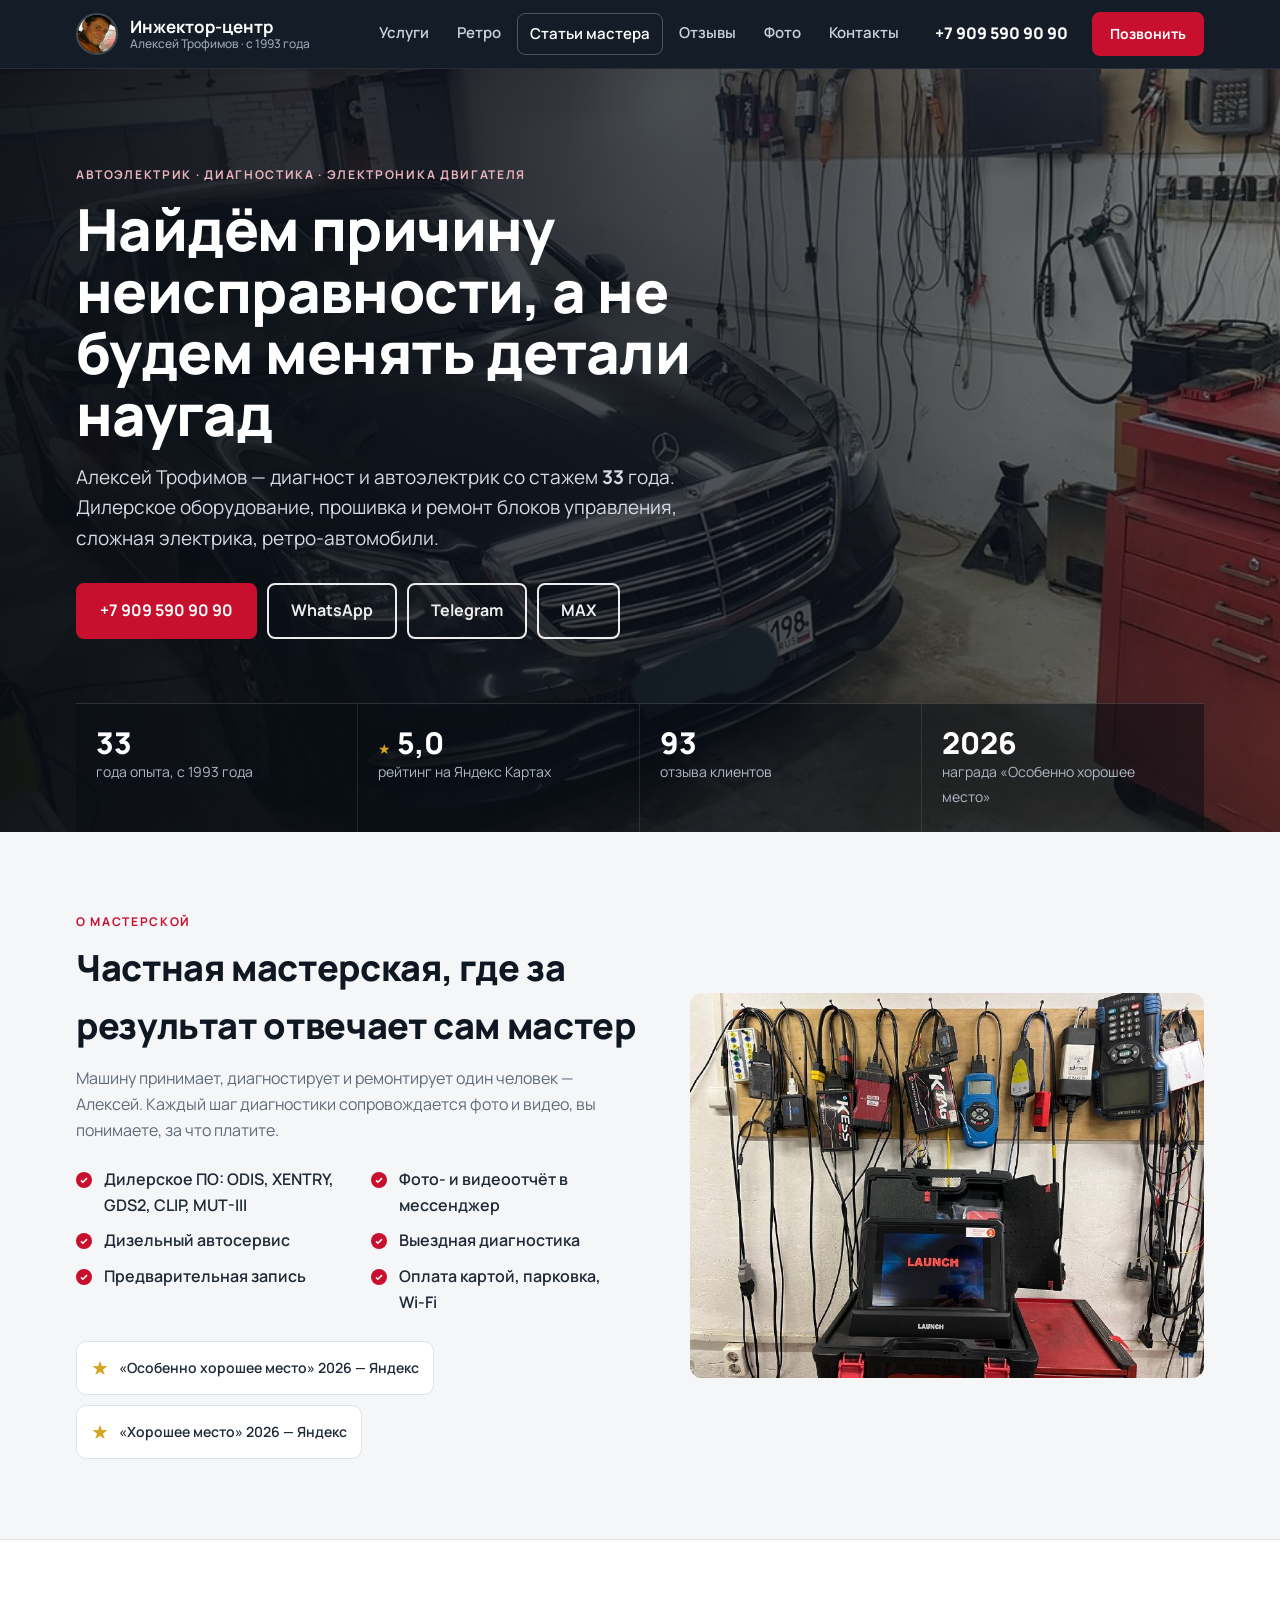
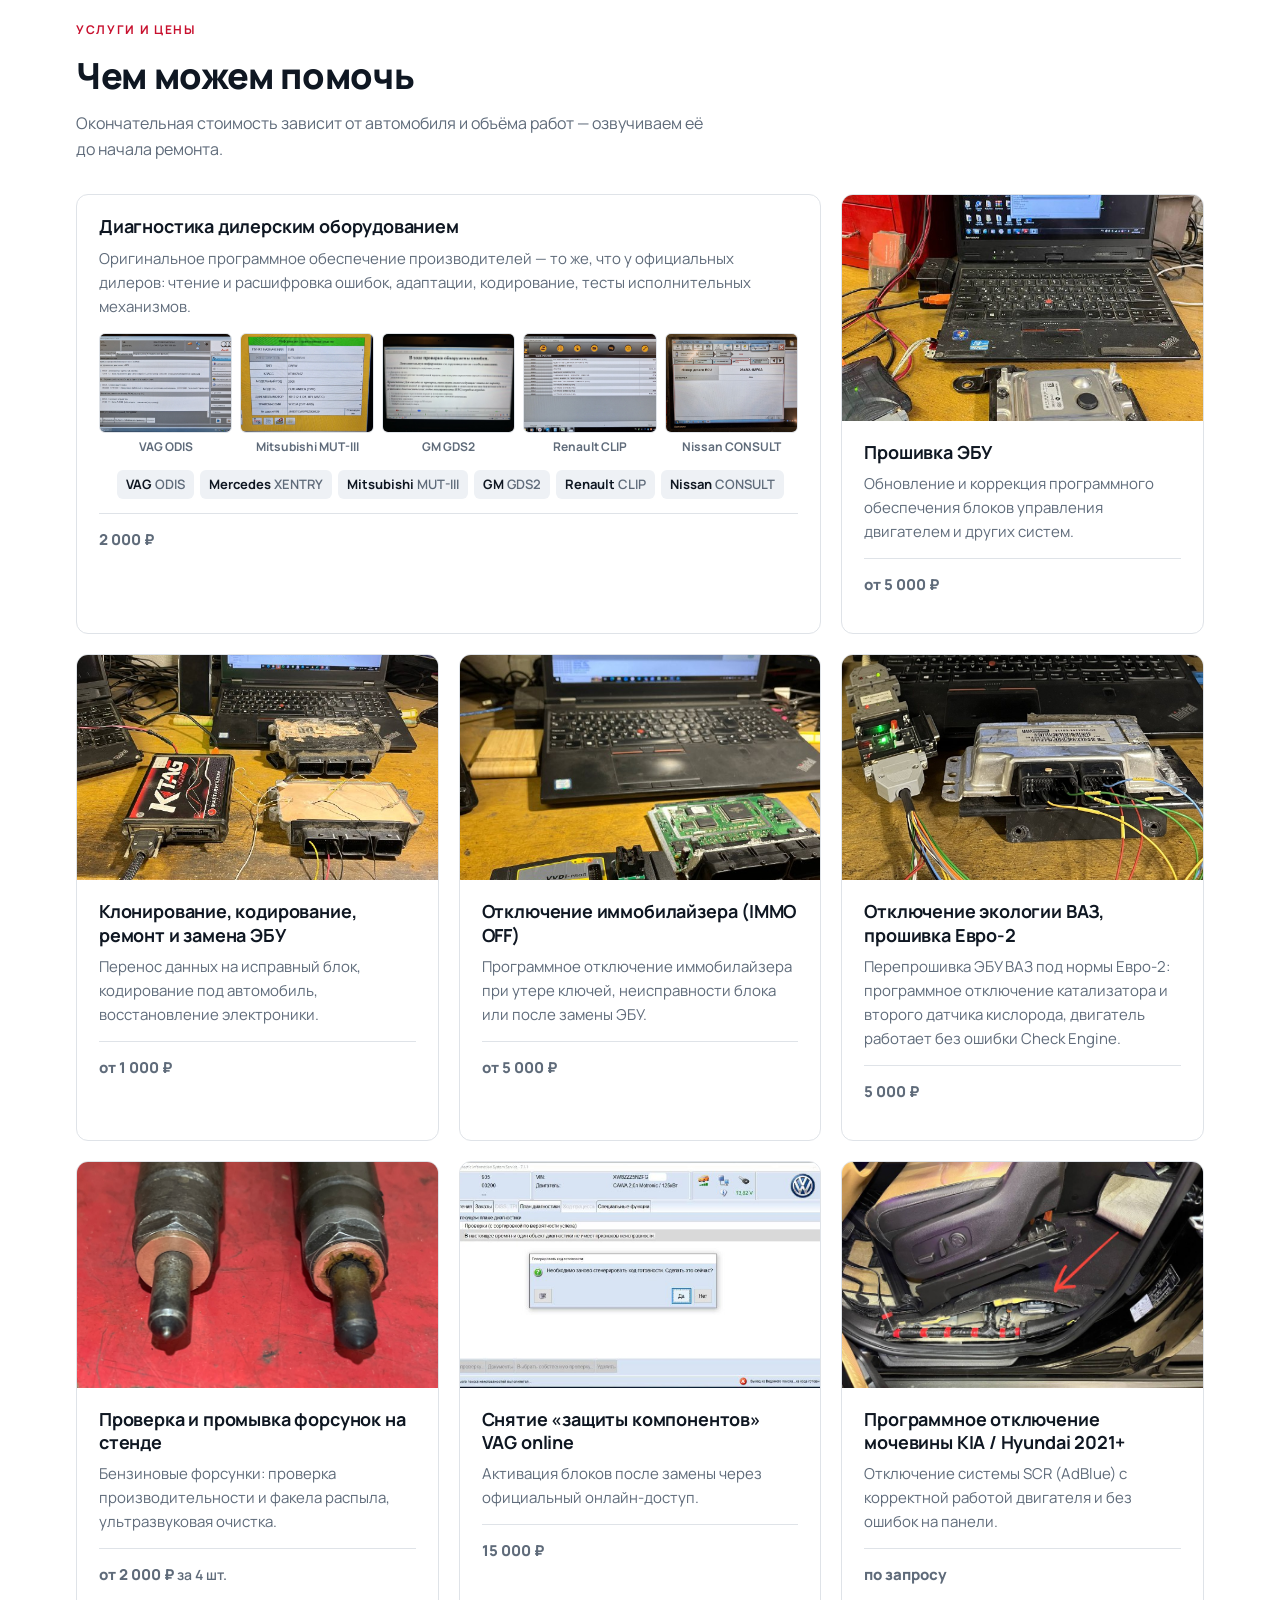
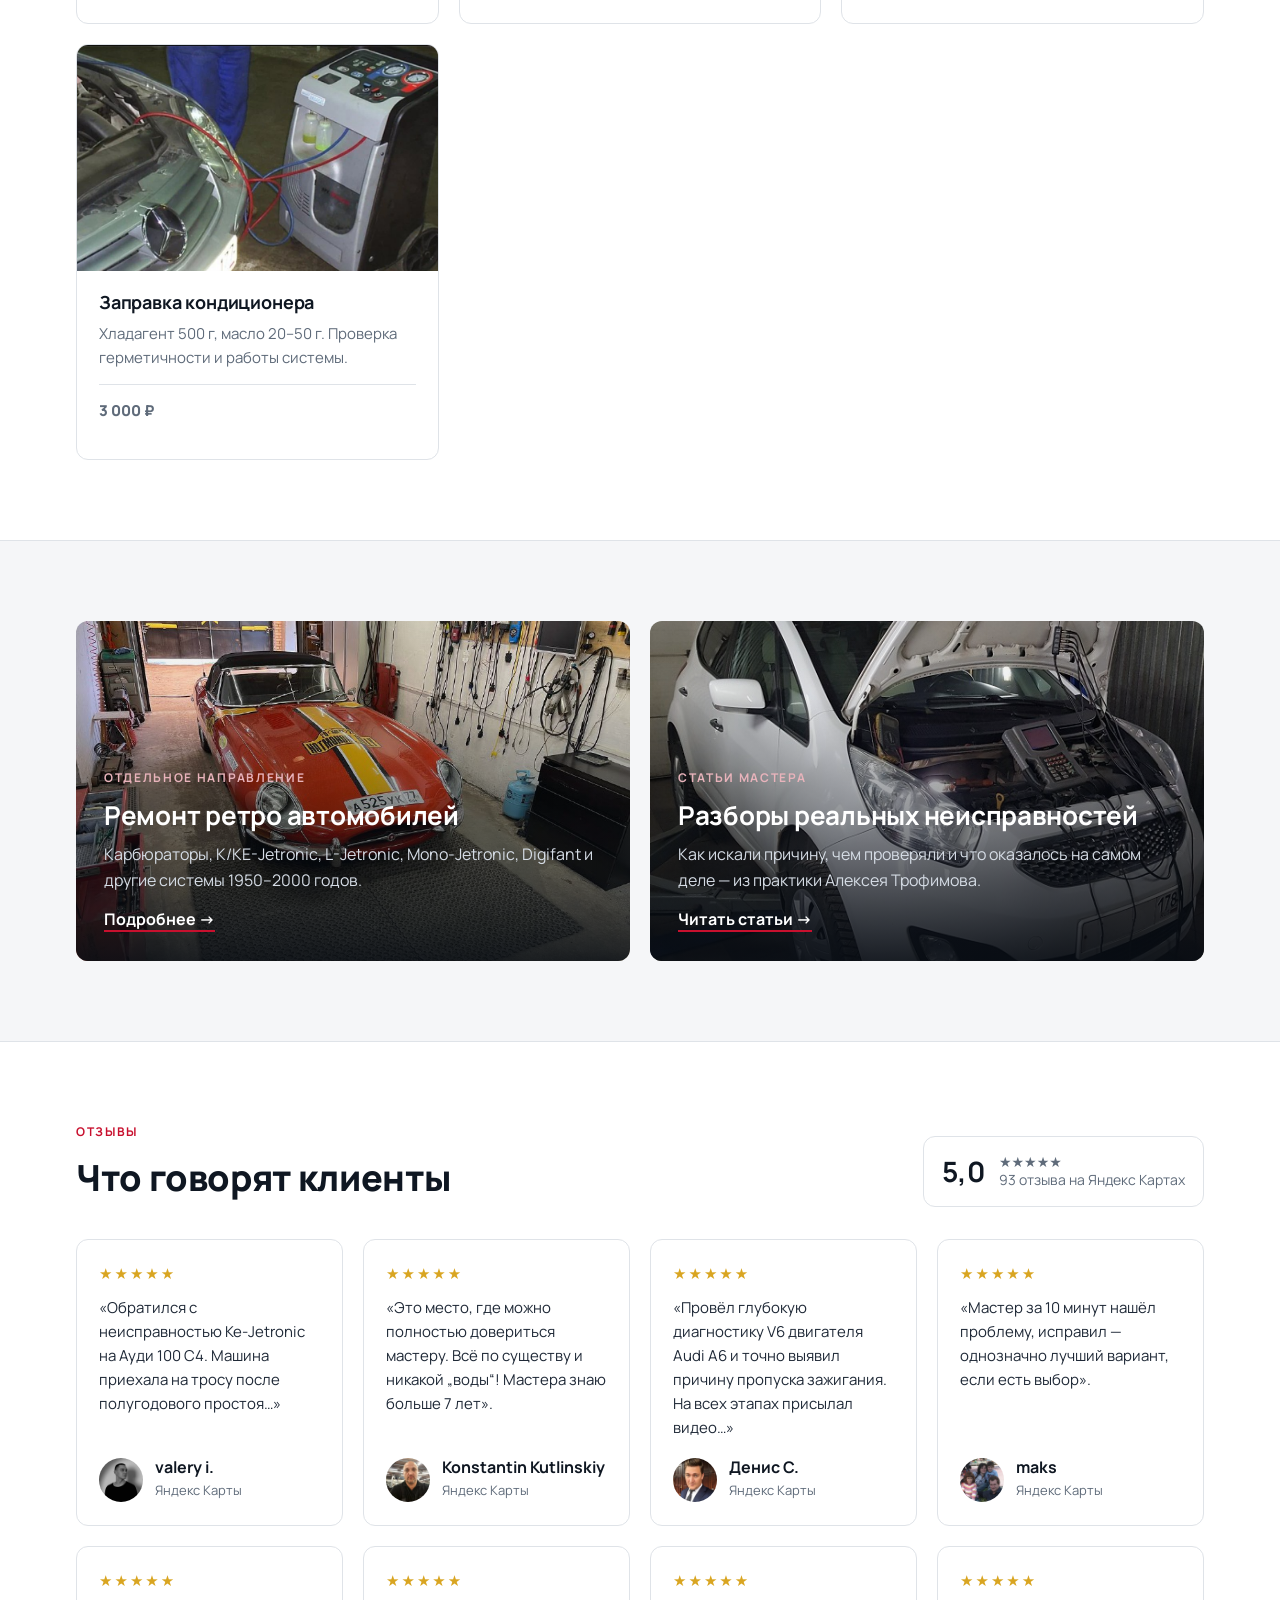
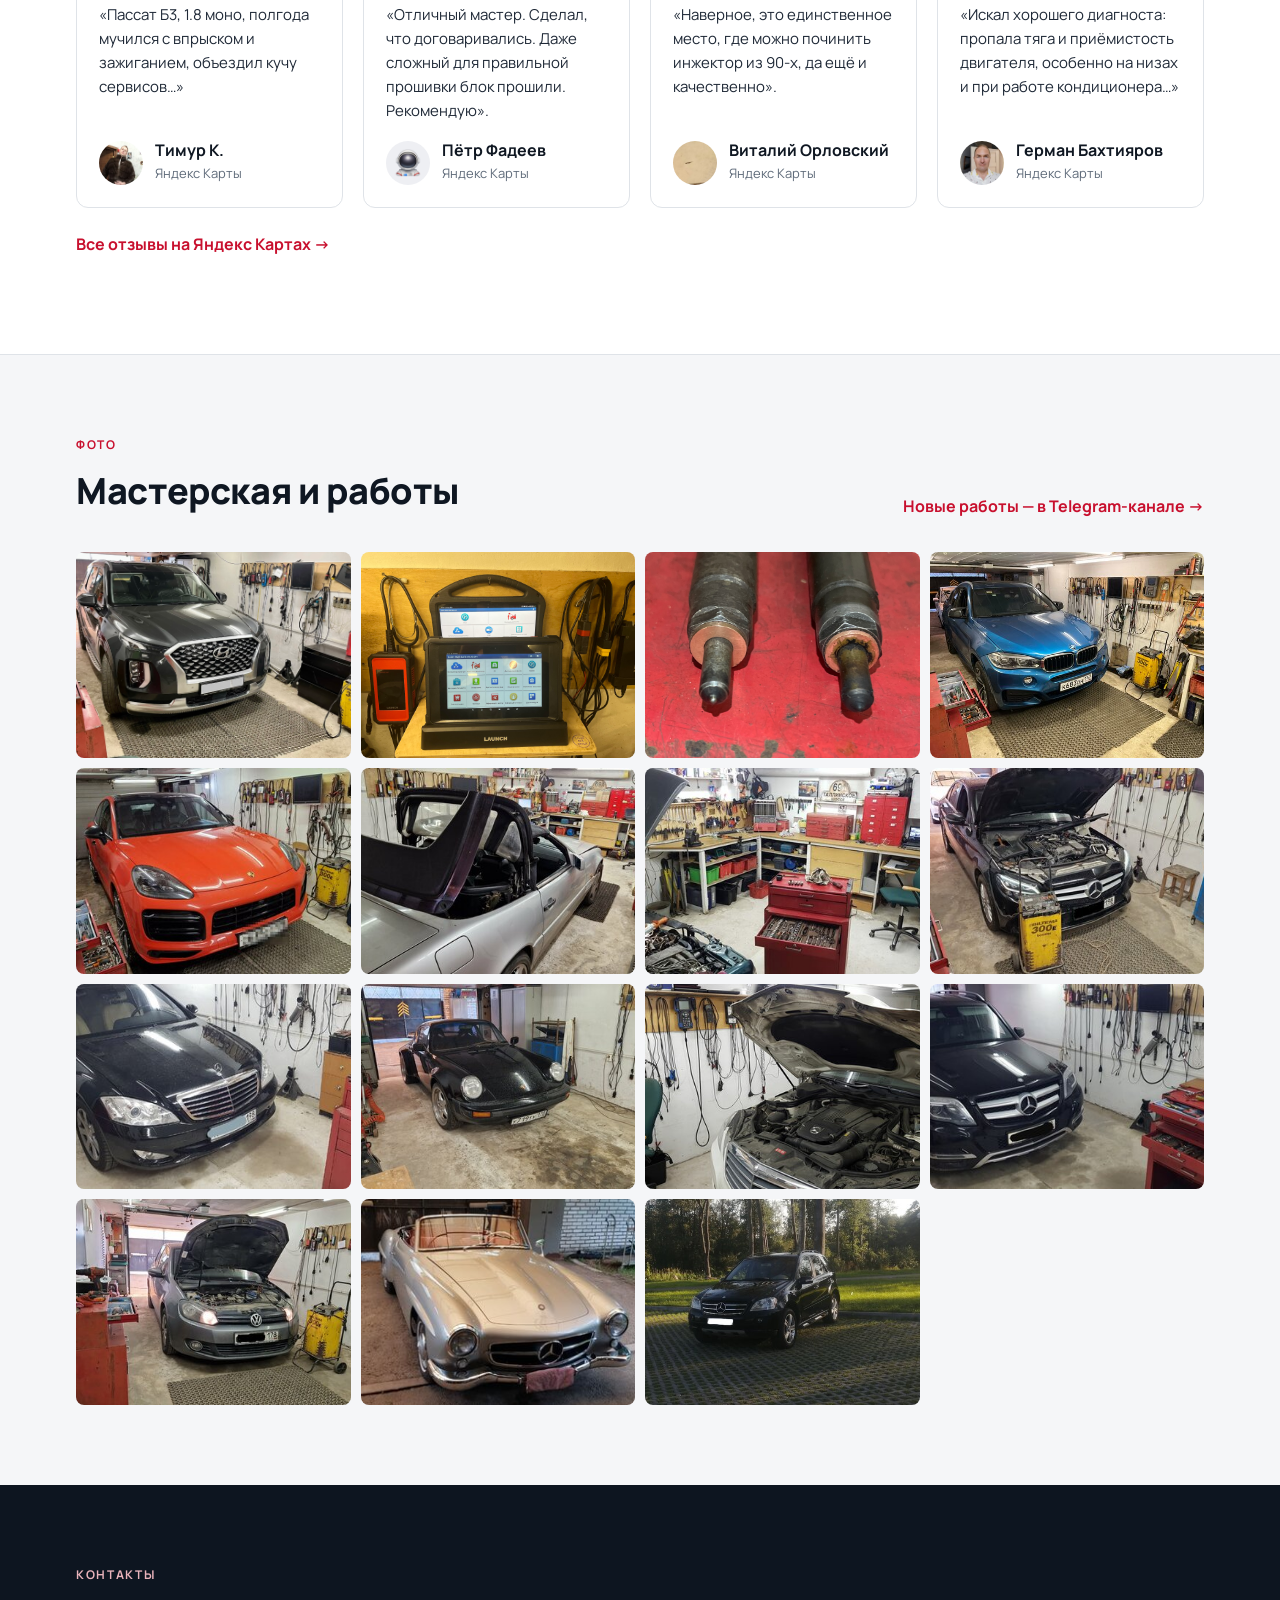
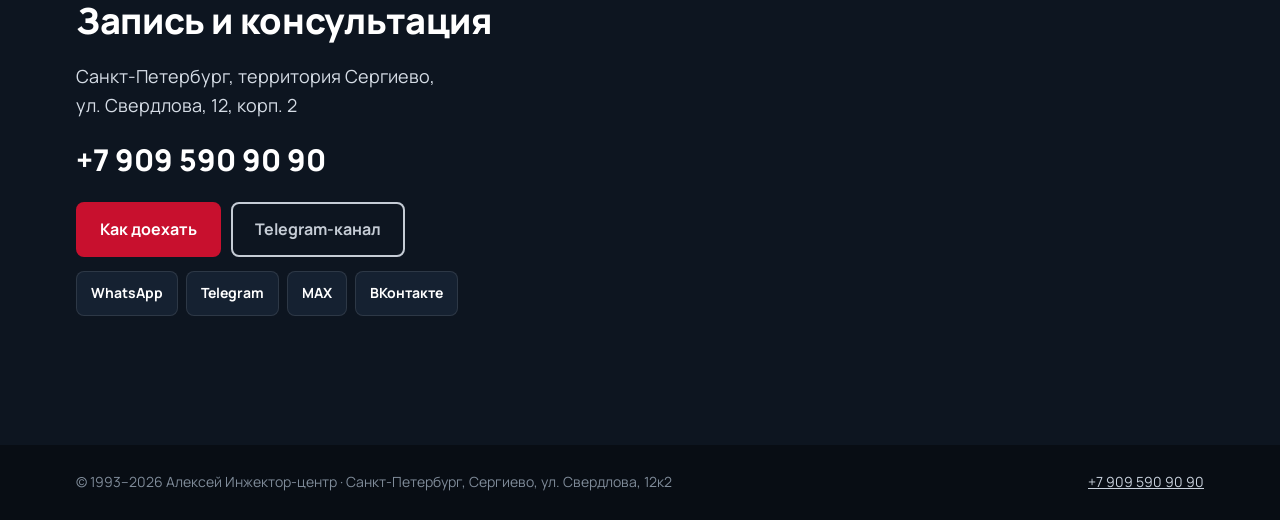
==== commit c9d52a18: "Услуга «Отключение экологии ВАЗ, прошивка Евро-2» и фото к заправке кондиционера Co-Authored-By: Cla" ====
--- a/index.html
+++ b/index.html
@@ -9,8 +9,15 @@
 <link rel="preconnect" href="https://fonts.googleapis.com"><link rel="preconnect" href="https://fonts.gstatic.com" crossorigin>
 <link href="https://fonts.googleapis.com/css2?family=Manrope:wght@400;500;600;700;800&display=swap" rel="stylesheet">
 <link rel="stylesheet" href="style.css">
+<!-- Yandex.Metrika counter -->
+<script type="text/javascript">
+(function(m,e,t,r,i,k,a){m[i]=m[i]||function(){(m[i].a=m[i].a||[]).push(arguments)};m[i].l=1*new Date();for(var j=0;j<document.scripts.length;j++){if(document.scripts[j].src===r){return;}}k=e.createElement(t),a=e.getElementsByTagName(t)[0],k.async=1,k.src=r,a.parentNode.insertBefore(k,a)})(window,document,'script','https://mc.yandex.ru/metrika/tag.js?id=114051660','ym');
+ym(114051660,'init',{ssr:true,webvisor:true,trackHash:true,clickmap:true,ecommerce:"dataLayer",referrer:document.referrer,url:location.href,accurateTrackBounce:true,trackLinks:true});
+</script>
+<!-- /Yandex.Metrika counter -->
 </head>
 <body>
+<noscript><div><img src="https://mc.yandex.ru/watch/114051660" style="position:absolute;left:-9999px" alt=""></div></noscript>
 <header class="top">
   <div class="wrap top__in">
     <a class="brand" href="index.html"><img src="img/logo.jpg" alt=""><span><b>Инжектор-центр</b><small>Алексей Трофимов · с 1993 года</small></span></a>
@@ -101,6 +108,10 @@
         <div class="svc__body"><h3>Отключение иммобилайзера (IMMO OFF)</h3><p>Программное отключение иммобилайзера при утере ключей, неисправности блока или после замены ЭБУ.</p><p class="price">от 5 000 ₽</p></div>
       </article>
       <article class="svc__item">
+        <div class="svc__img"><img src="img/svc/vaz-euro2.jpg" alt="Прошивка ЭБУ ВАЗ 11183-1411020-02 через загрузчик на столе" loading="lazy"></div>
+        <div class="svc__body"><h3>Отключение экологии ВАЗ, прошивка Евро-2</h3><p>Перепрошивка ЭБУ ВАЗ под нормы Евро-2: программное отключение катализатора и второго датчика кислорода, двигатель работает без ошибки Check Engine.</p><p class="price">5 000 ₽</p></div>
+      </article>
+      <article class="svc__item">
         <div class="svc__img"><img src="img/g13.jpg" alt="Форсунки после проверки" loading="lazy"></div>
         <div class="svc__body"><h3>Проверка и промывка форсунок на стенде</h3><p>Бензиновые форсунки: проверка производительности и факела распыла, ультразвуковая очистка.</p><p class="price">от 2 000 ₽ <small>за 4 шт.</small></p></div>
       </article>
@@ -113,6 +124,7 @@
         <div class="svc__body"><h3>Программное отключение мочевины KIA / Hyundai 2021+</h3><p>Отключение системы SCR (AdBlue) с корректной работой двигателя и без ошибок на панели.</p><p class="price">по запросу</p></div>
       </article>
       <article class="svc__item">
+        <div class="svc__img"><img src="img/svc/aircon.jpg" alt="Заправка кондиционера автомобиля на станции" loading="lazy"></div>
         <div class="svc__body"><h3>Заправка кондиционера</h3><p>Хладагент 500 г, масло 20–50 г. Проверка герметичности и работы системы.</p><p class="price">3 000 ₽</p></div>
       </article>
     </div>
